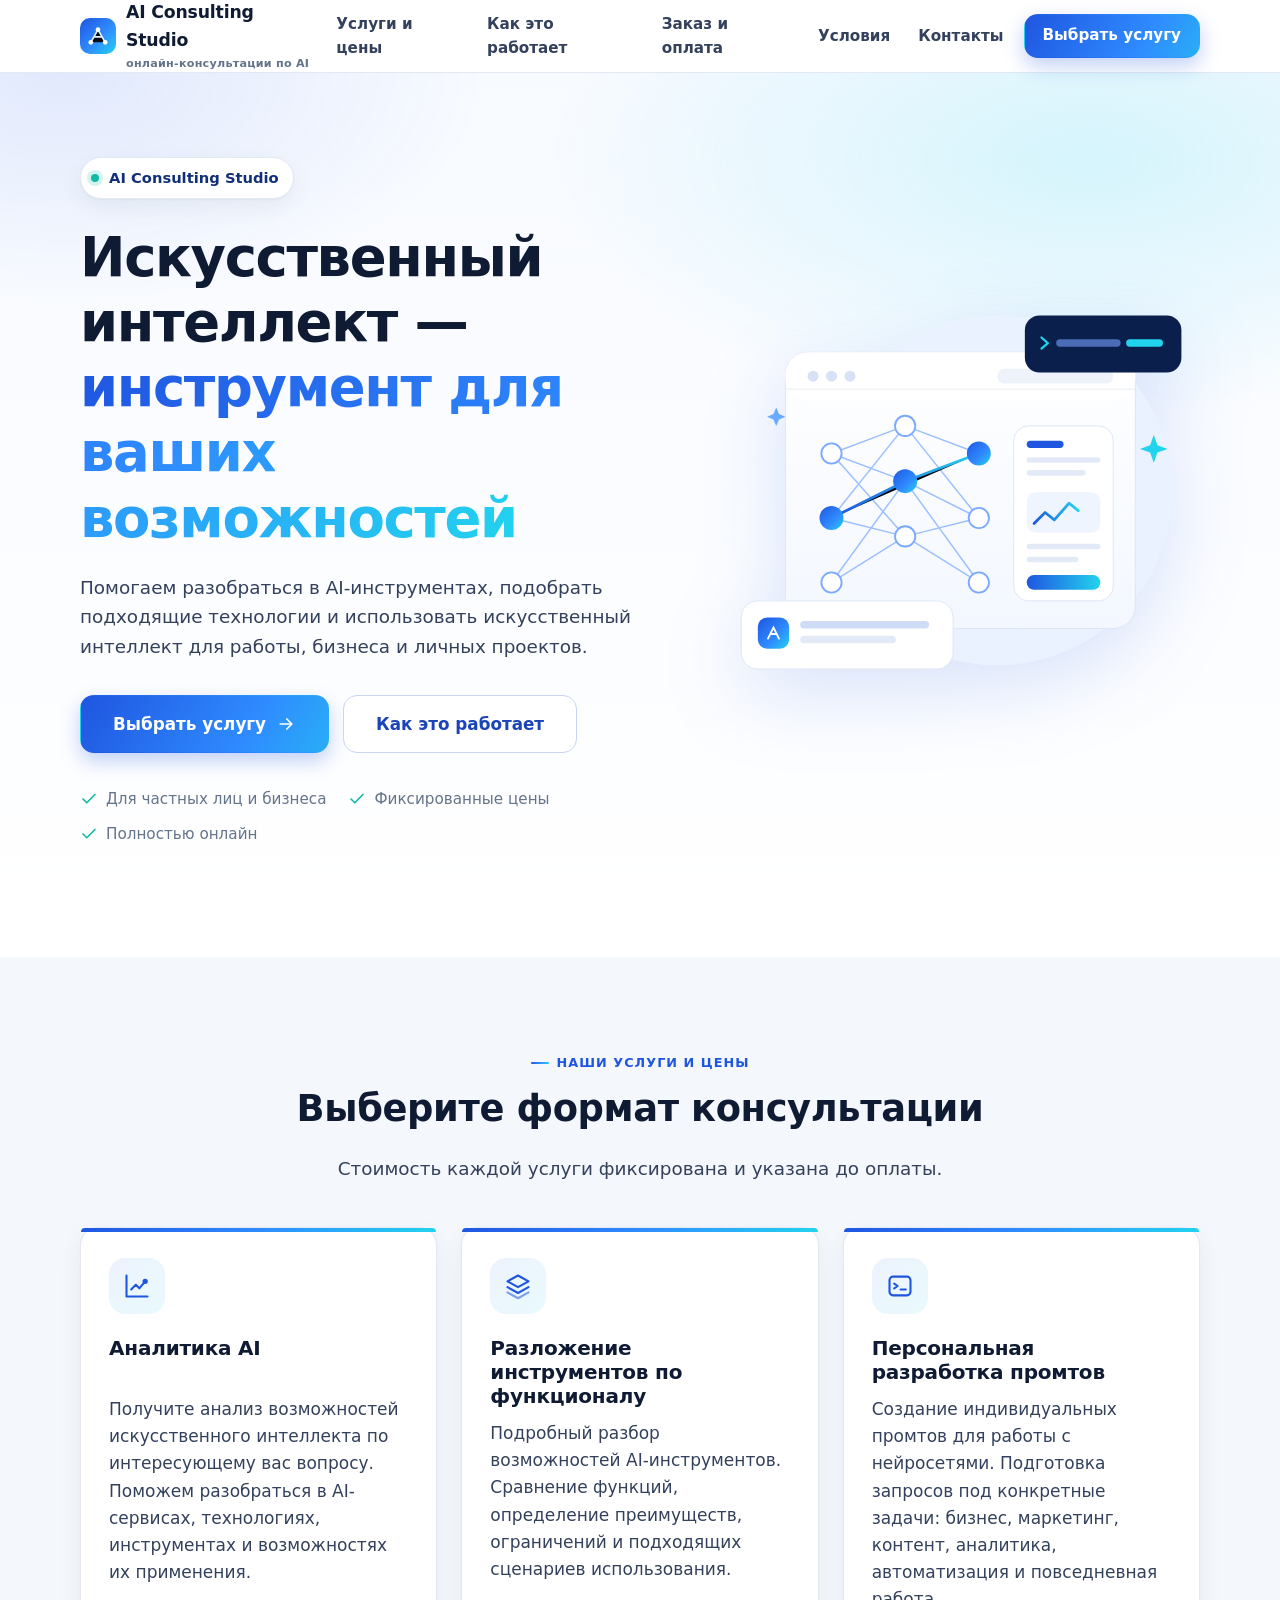
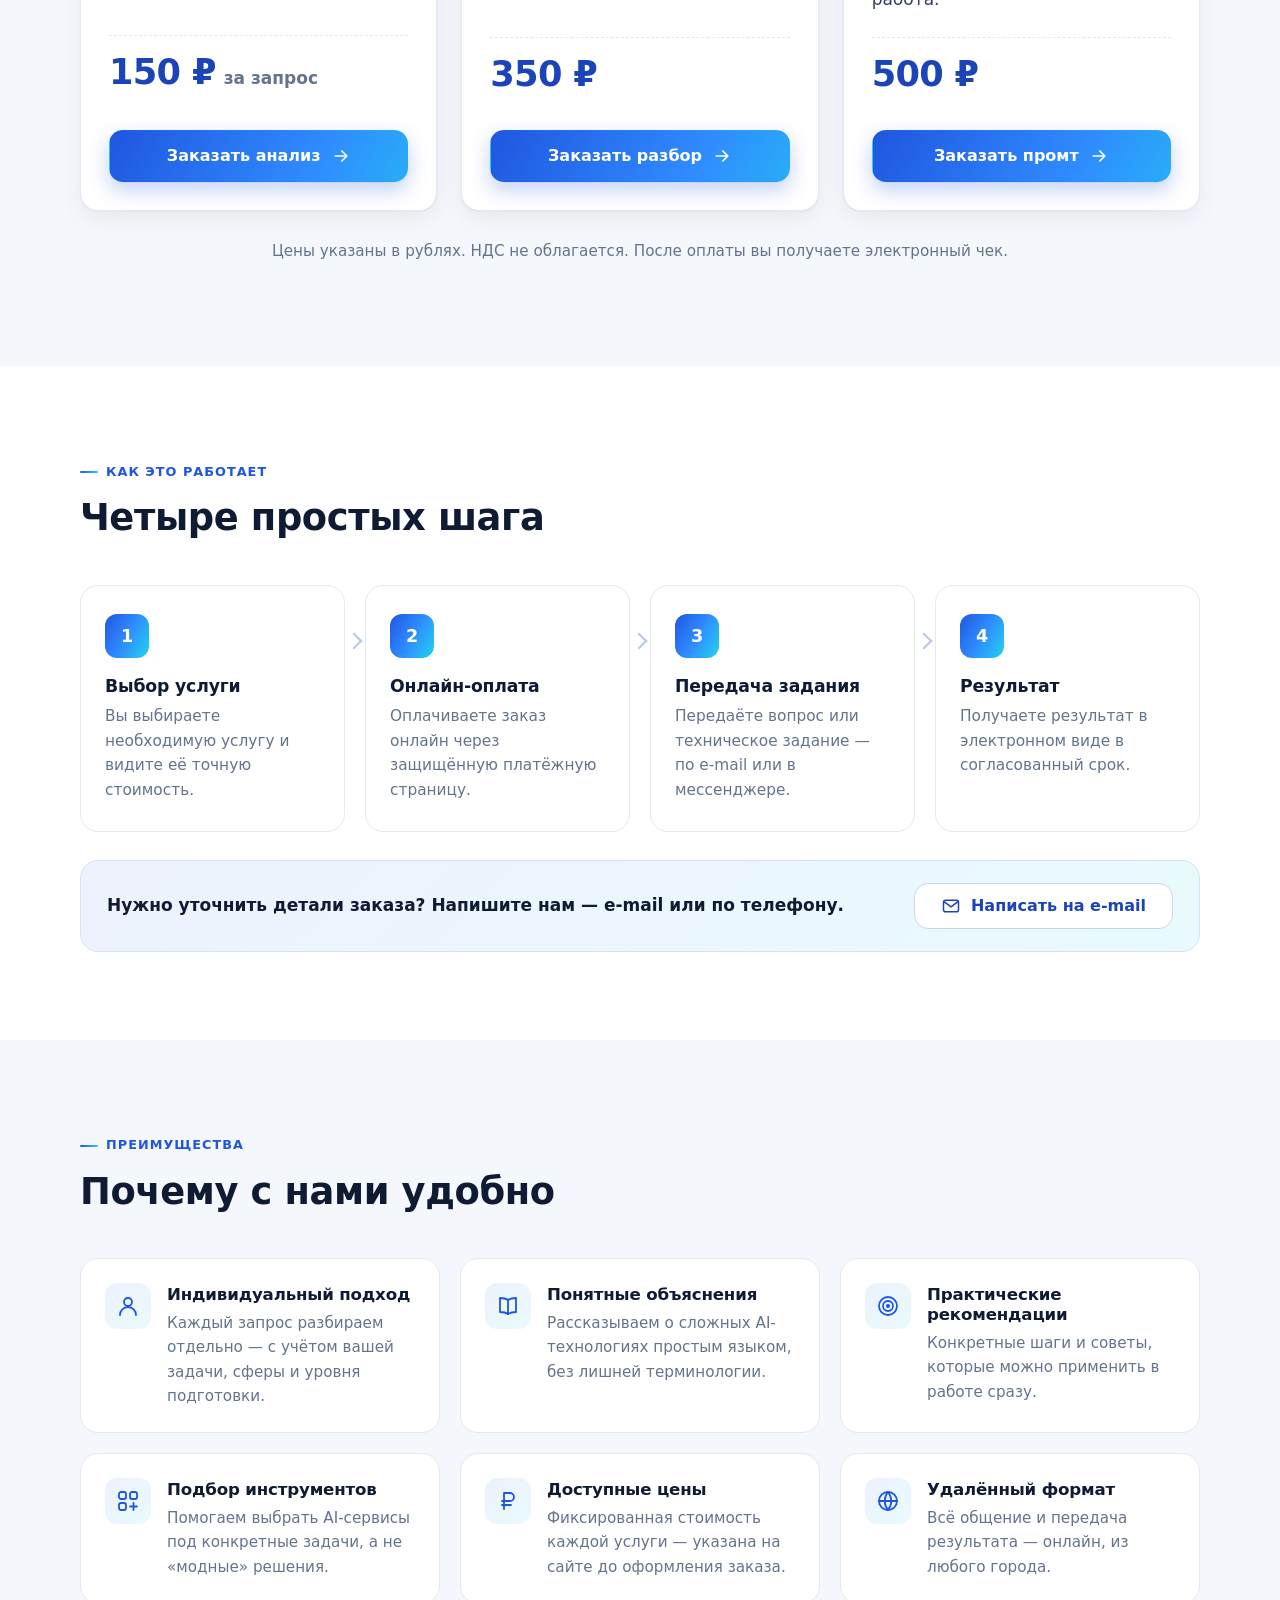
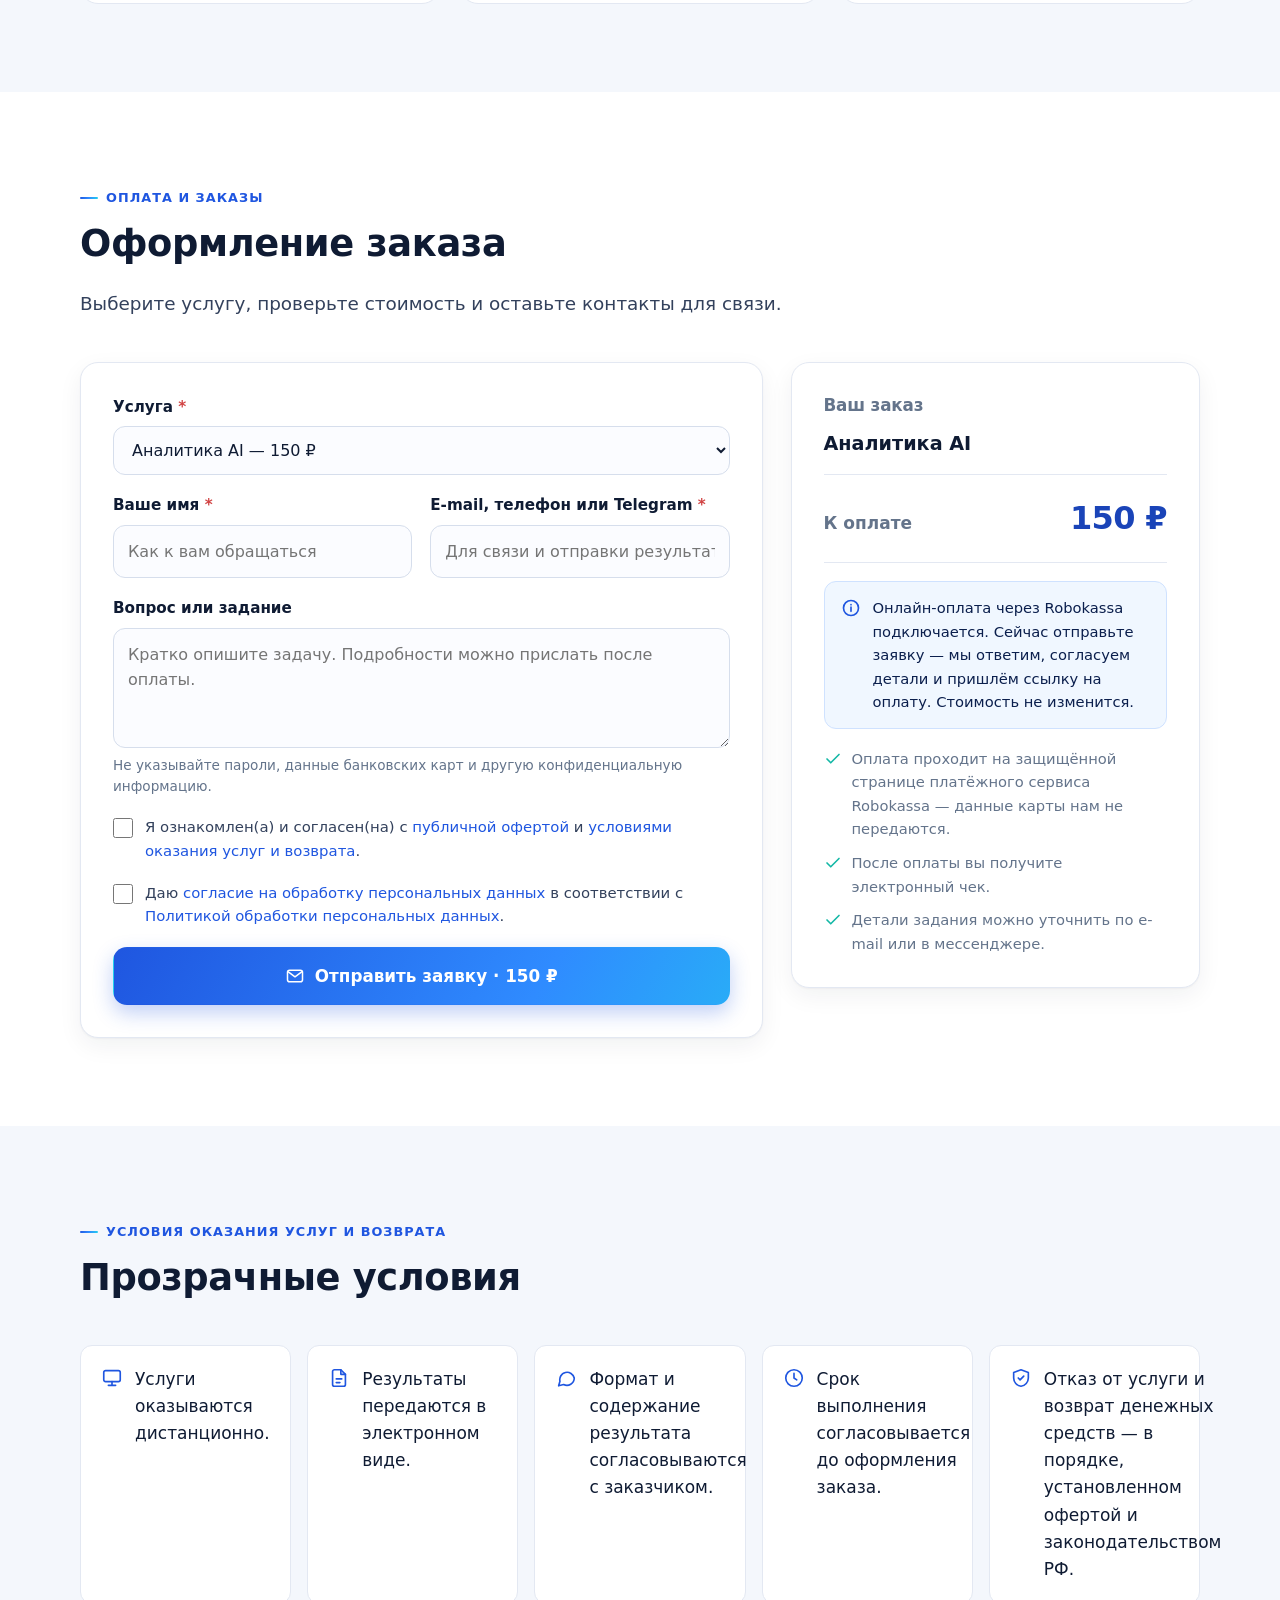
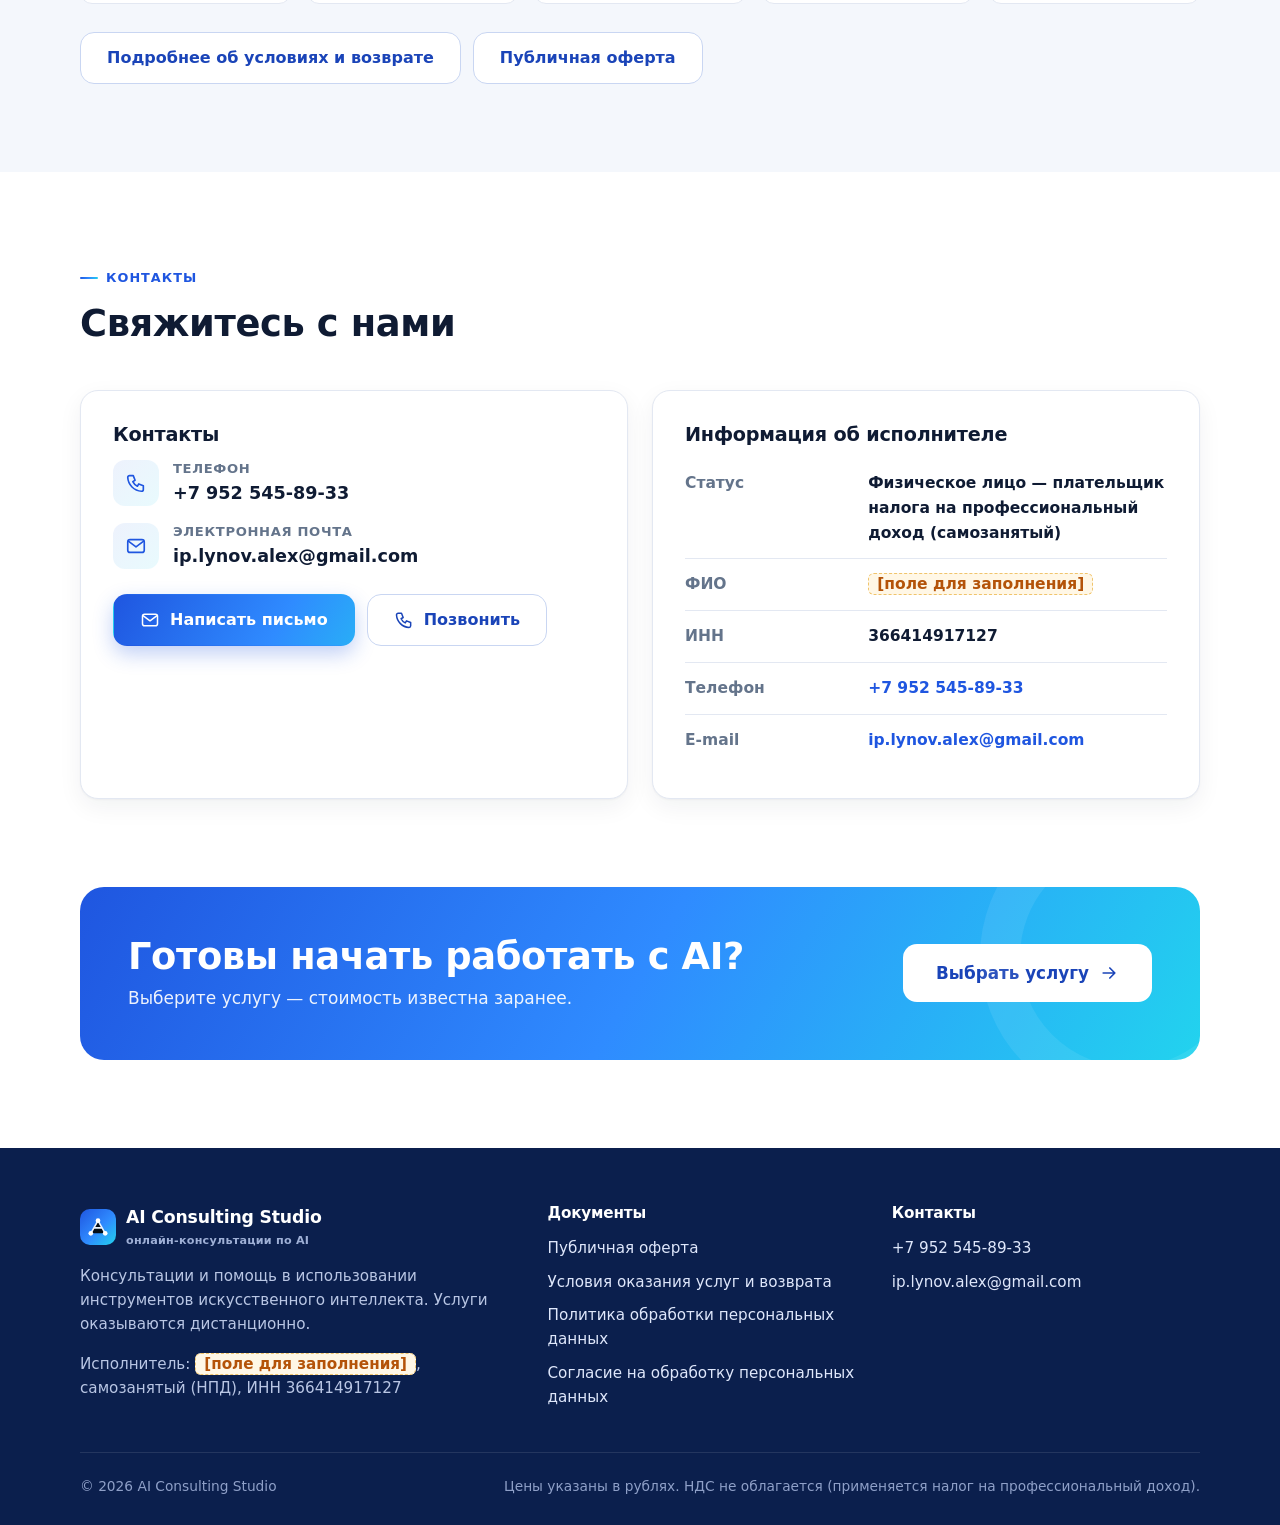
==== index.html @ 87e9b2c8 "Сайт AI Consulting Studio: главная, оферта, политика ПДн, условия, страницы оплаты Co-Authored-By: C" ====
<!doctype html>
<html lang="ru">
<head>
<meta charset="utf-8">
<meta name="viewport" content="width=device-width, initial-scale=1">
<title>AI Consulting Studio — онлайн-консультации по искусственному интеллекту</title>
<meta name="description" content="Онлайн-консультации и помощь в использовании инструментов искусственного интеллекта: аналитика AI, разбор инструментов, разработка промтов. Фиксированные цены.">
<meta name="theme-color" content="#1f56e0">
<meta property="og:title" content="AI Consulting Studio — онлайн-консультации по искусственному интеллекту">
<meta property="og:description" content="Онлайн-консультации и помощь в использовании инструментов искусственного интеллекта: аналитика AI, разбор инструментов, разработка промтов. Фиксированные цены.">
<meta property="og:type" content="website">
<link rel="icon" href="assets/img/favicon.svg" type="image/svg+xml">
<link rel="stylesheet" href="assets/css/style.css">
</head>
<body>
<a class="sr-only" href="#main">Перейти к содержимому</a>
<header class="header">
  <div class="container header__inner">
    <a class="logo" href="./" aria-label="AI Consulting Studio — на главную"><svg class="logo__mark" viewBox="0 0 40 40" aria-hidden="true"><defs><linearGradient id="lg-h" x1="0" y1="0" x2="1" y2="1"><stop offset="0" stop-color="#1f56e0"/><stop offset=".55" stop-color="#2f8bff"/><stop offset="1" stop-color="#22d3ee"/></linearGradient></defs><rect width="40" height="40" rx="11" fill="url(#lg-h)"/><g stroke="#fff" stroke-width="1.8" stroke-linecap="round" opacity=".9"><path d="M12 27 20 13l8 14M15.5 21h9"/></g><g fill="#fff"><circle cx="12" cy="27" r="2.6"/><circle cx="20" cy="13" r="2.6"/><circle cx="28" cy="27" r="2.6"/></g></svg><span>AI Consulting Studio<small>онлайн-консультации по AI</small></span></a>
    <nav class="nav" aria-label="Основное меню">
      <a href="#services">Услуги и цены</a>
      <a href="#how">Как это работает</a>
      <a href="#order">Заказ и оплата</a>
      <a href="#terms">Условия</a>
      <a href="#contacts">Контакты</a>
      <a class="btn btn--primary nav__mobile-cta" href="#services">Выбрать услугу</a>
    </nav>
    <a class="btn btn--primary header__cta" href="#services">Выбрать услугу</a>
    <button class="burger" type="button" aria-label="Открыть меню" aria-expanded="false"><svg viewBox="0 0 24 24" fill="none" stroke="currentColor" stroke-width="2" stroke-linecap="round"><path d="M4 7h16M4 12h16M4 17h16"/></svg></button>
  </div>
</header>
<main id="main">

<!-- ГЛАВНЫЙ ЭКРАН -->
<section class="hero">
  <div class="container hero__grid">
    <div>
      <div class="hero__brand"><i></i>AI Consulting Studio</div>
      <h1>Искусственный интеллект — <span class="grad-text">инструмент для ваших возможностей</span></h1>
      <p class="lead">Помогаем разобраться в AI-инструментах, подобрать подходящие технологии и использовать искусственный интеллект для работы, бизнеса и личных проектов.</p>
      <div class="hero__actions">
        <a class="btn btn--primary btn--lg" href="#services">Выбрать услугу <svg viewBox="0 0 24 24" fill="none" stroke="currentColor" stroke-width="2" stroke-linecap="round" stroke-linejoin="round" aria-hidden="true"><path d="M5 12h14M13 6l6 6-6 6"/></svg></a>
        <a class="btn btn--outline btn--lg" href="#how">Как это работает</a>
      </div>
      <ul class="hero__facts">
        <li><svg viewBox="0 0 24 24" fill="none" stroke="currentColor" stroke-width="2.2" stroke-linecap="round" stroke-linejoin="round" aria-hidden="true"><path d="M20 6 9 17l-5-5"/></svg>Для частных лиц и бизнеса</li>
        <li><svg viewBox="0 0 24 24" fill="none" stroke="currentColor" stroke-width="2.2" stroke-linecap="round" stroke-linejoin="round" aria-hidden="true"><path d="M20 6 9 17l-5-5"/></svg>Фиксированные цены</li>
        <li><svg viewBox="0 0 24 24" fill="none" stroke="currentColor" stroke-width="2.2" stroke-linecap="round" stroke-linejoin="round" aria-hidden="true"><path d="M20 6 9 17l-5-5"/></svg>Полностью онлайн</li>
      </ul>
    </div>
    <div class="hero__art"><svg viewBox="0 0 520 460" role="img" aria-label="Иллюстрация: AI-ассистент анализирует запрос">
  <defs>
    <linearGradient id="hg1" x1="0" y1="0" x2="1" y2="1"><stop offset="0" stop-color="#1f56e0"/><stop offset=".6" stop-color="#2f8bff"/><stop offset="1" stop-color="#22d3ee"/></linearGradient>
    <linearGradient id="hg2" x1="0" y1="0" x2="1" y2="0"><stop offset="0" stop-color="#1f56e0"/><stop offset="1" stop-color="#22d3ee"/></linearGradient>
    <linearGradient id="hg3" x1="0" y1="0" x2="0" y2="1"><stop offset="0" stop-color="#ffffff"/><stop offset="1" stop-color="#f3f7ff"/></linearGradient>
  </defs>
  <!-- фоновые круги -->
  <circle cx="300" cy="210" r="190" fill="#eaf2ff"/>
  <circle cx="300" cy="210" r="130" fill="none" stroke="#cfe0ff" stroke-dasharray="4 8"/>
  <!-- основное окно -->
  <rect x="70" y="60" width="380" height="300" rx="24" fill="url(#hg3)" stroke="#dbe5f7"/>
  <rect x="70" y="60" width="380" height="52" rx="24" fill="#fff"/>
  <path d="M70 100h380" stroke="#e6ecf7"/>
  <circle cx="100" cy="86" r="6" fill="#d7e2f6"/><circle cx="120" cy="86" r="6" fill="#d7e2f6"/><circle cx="140" cy="86" r="6" fill="#d7e2f6"/>
  <rect x="300" y="78" width="126" height="16" rx="8" fill="#eef3fb"/>
  <!-- нейросеть -->
  <g stroke="#9cc0ff" stroke-width="1.6">
    <path d="M120 170 200 140M120 170 200 200M120 170 200 260M120 240 200 140M120 240 200 200M120 240 200 260M120 310 200 200M120 310 200 260"/>
    <path d="M200 140 280 170M200 140 280 240M200 200 280 170M200 200 280 240M200 260 280 240M200 260 280 310M200 200 280 310"/>
  </g>
  <g stroke="url(#hg2)" stroke-width="3" stroke-linecap="round"><path d="M120 240 200 200 280 170"/></g>
  <g fill="#fff" stroke="#7aa9ff" stroke-width="2">
    <circle cx="120" cy="170" r="11"/><circle cx="120" cy="310" r="11"/>
    <circle cx="200" cy="140" r="11"/><circle cx="200" cy="260" r="11"/>
    <circle cx="280" cy="240" r="11"/><circle cx="280" cy="310" r="11"/>
  </g>
  <g fill="url(#hg1)"><circle cx="120" cy="240" r="13"/><circle cx="200" cy="200" r="13"/><circle cx="280" cy="170" r="13"/></g>
  <!-- карточка результата -->
  <rect x="318" y="140" width="108" height="190" rx="16" fill="#fff" stroke="#dbe5f7"/>
  <rect x="332" y="156" width="40" height="8" rx="4" fill="#1f56e0"/>
  <rect x="332" y="174" width="80" height="6" rx="3" fill="#e3eaf7"/>
  <rect x="332" y="188" width="64" height="6" rx="3" fill="#e3eaf7"/>
  <rect x="332" y="212" width="80" height="44" rx="10" fill="#eef5ff"/>
  <path d="M340 246l12-12 10 8 16-18 10 8" fill="none" stroke="url(#hg2)" stroke-width="3" stroke-linecap="round" stroke-linejoin="round"/>
  <rect x="332" y="268" width="80" height="6" rx="3" fill="#e3eaf7"/>
  <rect x="332" y="282" width="56" height="6" rx="3" fill="#e3eaf7"/>
  <rect x="332" y="302" width="80" height="16" rx="8" fill="url(#hg2)"/>
  <!-- пузырь чата -->
  <g>
    <rect x="22" y="330" width="230" height="74" rx="18" fill="#fff" stroke="#dbe5f7"/>
    <rect x="40" y="348" width="34" height="34" rx="10" fill="url(#hg1)"/>
    <path d="M51 371l6-12 6 12M53.5 366h7" stroke="#fff" stroke-width="2" fill="none" stroke-linecap="round"/>
    <rect x="86" y="352" width="140" height="8" rx="4" fill="#cfdcf5"/>
    <rect x="86" y="368" width="104" height="8" rx="4" fill="#e3eaf7"/>
  </g>
  <!-- пузырь «промт» -->
  <g>
    <rect x="330" y="20" width="170" height="62" rx="16" fill="#0b1f4d"/>
    <path d="M348 44l7 6-7 6" stroke="#22d3ee" stroke-width="2.4" fill="none" stroke-linecap="round" stroke-linejoin="round"/>
    <rect x="364" y="46" width="70" height="8" rx="4" fill="#4a6bb5"/>
    <rect x="440" y="46" width="40" height="8" rx="4" fill="#22d3ee"/>
  </g>
  <!-- искры -->
  <path d="M470 150l4 11 11 4-11 4-4 11-4-11-11-4 11-4z" fill="#22d3ee"/>
  <path d="M60 120l3 7 7 3-7 3-3 7-3-7-7-3 7-3z" fill="#2f8bff" opacity=".7"/>
</svg></div>
  </div>
</section>

<!-- УСЛУГИ -->
<section class="section section--soft" id="services">
  <div class="container">
    <div class="section__head section__head--center">
      <div class="eyebrow">Наши услуги и цены</div>
      <h2>Выберите формат консультации</h2>
      <p class="lead">Стоимость каждой услуги фиксирована и указана до оплаты.</p>
    </div>
    <div class="services" id="services-grid">
      <noscript><p>Для отображения карточек услуг включите JavaScript. Перечень услуг и цены также приведены в <a href="oferta.html#s4">публичной оферте</a>.</p></noscript>
    </div>
    <p class="services-note">Цены указаны в рублях. НДС не облагается. После оплаты вы получаете электронный чек.</p>
  </div>
</section>

<!-- КАК ЭТО РАБОТАЕТ -->
<section class="section" id="how">
  <div class="container">
    <div class="section__head">
      <div class="eyebrow">Как это работает</div>
      <h2>Четыре простых шага</h2>
    </div>
    <ol class="steps">
      <li class="step"><div class="step__num">1</div><h3>Выбор услуги</h3><p>Вы выбираете необходимую услугу и видите её точную стоимость.</p></li>
      <li class="step"><div class="step__num">2</div><h3>Онлайн-оплата</h3><p>Оплачиваете заказ онлайн через защищённую платёжную страницу.</p></li>
      <li class="step"><div class="step__num">3</div><h3>Передача задания</h3><p>Передаёте вопрос или техническое задание — по e-mail или в мессенджере.</p></li>
      <li class="step"><div class="step__num">4</div><h3>Результат</h3><p>Получаете результат в электронном виде в согласованный срок.</p></li>
    </ol>
    <div class="steps-contact">
      <p>Нужно уточнить детали заказа? Напишите нам — <span data-tg-text>e-mail или Telegram</span>.</p>
      <div class="steps-contact__btns">
        <a class="btn btn--outline" data-cfg="email-link" href="mailto:ip.lynov.alex@gmail.com"><svg viewBox="0 0 24 24" fill="none" stroke="currentColor" stroke-width="1.8" stroke-linecap="round" stroke-linejoin="round" aria-hidden="true"><rect x="3" y="5" width="18" height="14" rx="2.5"/><path d="m4 7 8 6 8-6"/></svg> Написать на e-mail</a>
        <a class="btn btn--tg hidden" data-tg href="#"><svg viewBox="0 0 24 24" fill="currentColor" aria-hidden="true"><path d="M21.9 4.3 18.7 19.4c-.2 1-.9 1.3-1.8.8l-4.9-3.6-2.4 2.3c-.3.3-.5.5-1 .5l.4-5 9.1-8.2c.4-.4-.1-.6-.6-.2L6.2 13 1.4 11.5c-1-.3-1-1 .2-1.5L20.6 2.7c.9-.3 1.6.2 1.3 1.6z"/></svg> Telegram</a>
      </div>
    </div>
  </div>
</section>

<!-- ПРЕИМУЩЕСТВА -->
<section class="section section--soft" id="benefits">
  <div class="container">
    <div class="section__head">
      <div class="eyebrow">Преимущества</div>
      <h2>Почему с нами удобно</h2>
    </div>
    <div class="features">
<div class="feature"><div class="feature__icon" aria-hidden="true"><svg viewBox="0 0 24 24" fill="none" stroke="currentColor" stroke-width="1.8" stroke-linecap="round" stroke-linejoin="round"><circle cx="12" cy="8" r="4"/><path d="M4 21a8 8 0 0 1 16 0"/></svg></div><div><h3>Индивидуальный подход</h3><p>Каждый запрос разбираем отдельно — с учётом вашей задачи, сферы и уровня подготовки.</p></div></div>
<div class="feature"><div class="feature__icon" aria-hidden="true"><svg viewBox="0 0 24 24" fill="none" stroke="currentColor" stroke-width="1.8" stroke-linecap="round" stroke-linejoin="round"><path d="M12 6c-2-1.5-5-2-8-2v14c3 0 6 .5 8 2 2-1.5 5-2 8-2V4c-3 0-6 .5-8 2z"/><path d="M12 6v14"/></svg></div><div><h3>Понятные объяснения</h3><p>Рассказываем о сложных AI-технологиях простым языком, без лишней терминологии.</p></div></div>
<div class="feature"><div class="feature__icon" aria-hidden="true"><svg viewBox="0 0 24 24" fill="none" stroke="currentColor" stroke-width="1.8" stroke-linecap="round" stroke-linejoin="round"><circle cx="12" cy="12" r="9"/><circle cx="12" cy="12" r="5"/><circle cx="12" cy="12" r="1.2" fill="currentColor"/></svg></div><div><h3>Практические рекомендации</h3><p>Конкретные шаги и советы, которые можно применить в работе сразу.</p></div></div>
<div class="feature"><div class="feature__icon" aria-hidden="true"><svg viewBox="0 0 24 24" fill="none" stroke="currentColor" stroke-width="1.8" stroke-linecap="round" stroke-linejoin="round"><rect x="3" y="3" width="7" height="7" rx="2"/><rect x="14" y="3" width="7" height="7" rx="2"/><rect x="3" y="14" width="7" height="7" rx="2"/><path d="M17.5 14v7M14 17.5h7"/></svg></div><div><h3>Подбор инструментов</h3><p>Помогаем выбрать AI-сервисы под конкретные задачи, а не «модные» решения.</p></div></div>
<div class="feature"><div class="feature__icon" aria-hidden="true"><svg viewBox="0 0 24 24" fill="none" stroke="currentColor" stroke-width="1.8" stroke-linecap="round" stroke-linejoin="round"><path d="M8 20V4h6a4 4 0 0 1 0 8H6M6 16h9"/></svg></div><div><h3>Доступные цены</h3><p>Фиксированная стоимость каждой услуги — указана на сайте до оформления заказа.</p></div></div>
<div class="feature"><div class="feature__icon" aria-hidden="true"><svg viewBox="0 0 24 24" fill="none" stroke="currentColor" stroke-width="1.8" stroke-linecap="round" stroke-linejoin="round"><circle cx="12" cy="12" r="9"/><path d="M3 12h18M12 3a14 14 0 0 1 0 18M12 3a14 14 0 0 0 0 18"/></svg></div><div><h3>Удалённый формат</h3><p>Всё общение и передача результата — онлайн, из любого города.</p></div></div>
    </div>
  </div>
</section>

<!-- ЗАКАЗ И ОПЛАТА -->
<section class="section" id="order">
  <div class="container">
    <div class="section__head">
      <div class="eyebrow">Оплата и заказы</div>
      <h2>Оформление заказа</h2>
      <p class="lead">Выберите услугу, проверьте стоимость и оставьте контакты для связи.</p>
    </div>
    <div class="order">
      <form class="card form" id="order-form" novalidate>
        <div class="field">
          <label for="order-service">Услуга <span class="req">*</span></label>
          <select id="order-service" name="service"></select>
        </div>
        <div class="form__row">
          <div class="field">
            <label for="order-name">Ваше имя <span class="req">*</span></label>
            <input id="order-name" name="name" type="text" autocomplete="name" maxlength="100" placeholder="Как к вам обращаться">
          </div>
          <div class="field">
            <label for="order-contact">E-mail, телефон или Telegram <span class="req">*</span></label>
            <input id="order-contact" name="contact" type="text" autocomplete="email" maxlength="150" placeholder="Для связи и отправки результата">
          </div>
        </div>
        <div class="field">
          <label for="order-task">Вопрос или задание</label>
          <textarea id="order-task" name="task" maxlength="4000" placeholder="Кратко опишите задачу. Подробности можно прислать после оплаты."></textarea>
          <span class="hint">Не указывайте пароли, данные банковских карт и другую конфиденциальную информацию.</span>
        </div>
        <label class="check"><input type="checkbox" id="agree-offer"> <span>Я ознакомлен(а) и согласен(на) с <a href="oferta.html" target="_blank">публичной офертой</a> и <a href="usloviya.html" target="_blank">условиями оказания услуг и возврата</a>.</span></label>
        <label class="check"><input type="checkbox" id="agree-pd"> <span>Даю <a href="soglasie.html" target="_blank">согласие на обработку персональных данных</a> в соответствии с <a href="privacy.html" target="_blank">Политикой обработки персональных данных</a>.</span></label>
        <div class="form__error" id="form-error" role="alert"></div>
        <div class="form__actions">
          <button class="btn btn--primary btn--lg btn--block hidden" type="button" id="pay-btn"><svg viewBox="0 0 24 24" fill="none" stroke="currentColor" stroke-width="1.8" stroke-linecap="round" stroke-linejoin="round" aria-hidden="true"><rect x="2.5" y="5" width="19" height="14" rx="2.5"/><path d="M2.5 10h19M6.5 15h4"/></svg><span id="pay-label">Оплатить</span></button>
          <button class="btn btn--primary btn--lg btn--block" type="submit" id="send-btn"><svg viewBox="0 0 24 24" fill="none" stroke="currentColor" stroke-width="1.8" stroke-linecap="round" stroke-linejoin="round" aria-hidden="true"><rect x="3" y="5" width="18" height="14" rx="2.5"/><path d="m4 7 8 6 8-6"/></svg><span id="send-label">Отправить заявку</span></button>
          <a class="btn btn--tg btn--block hidden" data-tg href="#"><svg viewBox="0 0 24 24" fill="currentColor" aria-hidden="true"><path d="M21.9 4.3 18.7 19.4c-.2 1-.9 1.3-1.8.8l-4.9-3.6-2.4 2.3c-.3.3-.5.5-1 .5l.4-5 9.1-8.2c.4-.4-.1-.6-.6-.2L6.2 13 1.4 11.5c-1-.3-1-1 .2-1.5L20.6 2.7c.9-.3 1.6.2 1.3 1.6z"/></svg> Уточнить детали в Telegram</a>
        </div>
        <div class="notice hidden" id="form-done">
          <svg viewBox="0 0 24 24" fill="none" stroke="currentColor" stroke-width="2" stroke-linecap="round" stroke-linejoin="round" aria-hidden="true"><circle cx="12" cy="12" r="9"/><path d="M12 11v5M12 8h.01"/></svg>
          <div>
            <p><b>Открывается ваша почтовая программа с готовым письмом.</b> Если она не открылась, скопируйте текст ниже и отправьте его на <a data-cfg="email" href="mailto:ip.lynov.alex@gmail.com">ip.lynov.alex@gmail.com</a>.</p>
            <div class="field" style="margin-top:10px"><label class="sr-only" for="form-done-text">Текст заявки</label><textarea id="form-done-text" readonly></textarea></div>
            <button class="btn btn--outline" type="button" id="copy-btn" style="margin-top:10px;min-height:42px">Скопировать текст</button>
          </div>
        </div>
      </form>

      <aside class="card summary" aria-live="polite">
        <h3>Ваш заказ</h3>
        <div class="summary__service" id="summary-service">—</div>
        <div class="summary__price"><span>К оплате</span><b id="summary-price">—</b></div>
        <div class="notice" id="pay-notice">
          <svg viewBox="0 0 24 24" fill="none" stroke="currentColor" stroke-width="2" stroke-linecap="round" stroke-linejoin="round" aria-hidden="true"><circle cx="12" cy="12" r="9"/><path d="M12 11v5M12 8h.01"/></svg>
          <p>Онлайн-оплата через Robokassa подключается. Сейчас отправьте заявку — мы ответим, согласуем детали и пришлём ссылку на оплату. Стоимость не изменится.</p>
        </div>
        <ul style="margin-top:18px">
          <li><svg viewBox="0 0 24 24" fill="none" stroke="currentColor" stroke-width="2.2" stroke-linecap="round" stroke-linejoin="round" aria-hidden="true"><path d="M20 6 9 17l-5-5"/></svg><span>Оплата проходит на защищённой странице платёжного сервиса Robokassa — данные карты нам не передаются.</span></li>
          <li><svg viewBox="0 0 24 24" fill="none" stroke="currentColor" stroke-width="2.2" stroke-linecap="round" stroke-linejoin="round" aria-hidden="true"><path d="M20 6 9 17l-5-5"/></svg><span>После оплаты вы получите электронный чек.</span></li>
          <li><svg viewBox="0 0 24 24" fill="none" stroke="currentColor" stroke-width="2.2" stroke-linecap="round" stroke-linejoin="round" aria-hidden="true"><path d="M20 6 9 17l-5-5"/></svg><span>Детали задания можно уточнить по e-mail или в мессенджере.</span></li>
        </ul>
      </aside>
    </div>
  </div>
</section>

<!-- УСЛОВИЯ -->
<section class="section section--soft" id="terms">
  <div class="container">
    <div class="section__head">
      <div class="eyebrow">Условия оказания услуг и возврата</div>
      <h2>Прозрачные условия</h2>
    </div>
    <ul class="terms">
<li><svg viewBox="0 0 24 24" fill="none" stroke="currentColor" stroke-width="1.8" stroke-linecap="round" stroke-linejoin="round"><rect x="3" y="4" width="18" height="12" rx="2"/><path d="M8 20h8M12 16v4"/></svg><span>Услуги оказываются дистанционно.</span></li>
<li><svg viewBox="0 0 24 24" fill="none" stroke="currentColor" stroke-width="1.8" stroke-linecap="round" stroke-linejoin="round"><path d="M14 3H7a2 2 0 0 0-2 2v14a2 2 0 0 0 2 2h10a2 2 0 0 0 2-2V8z"/><path d="M14 3v5h5M9 13h6M9 17h4"/></svg><span>Результаты передаются в электронном виде.</span></li>
<li><svg viewBox="0 0 24 24" fill="none" stroke="currentColor" stroke-width="1.8" stroke-linecap="round" stroke-linejoin="round"><path d="M21 12a8 8 0 0 1-11.6 7.1L4 20.5l1.4-4.9A8 8 0 1 1 21 12z"/></svg><span>Формат и содержание результата согласовываются с заказчиком.</span></li>
<li><svg viewBox="0 0 24 24" fill="none" stroke="currentColor" stroke-width="1.8" stroke-linecap="round" stroke-linejoin="round"><circle cx="12" cy="12" r="9"/><path d="M12 7v5l3 2"/></svg><span>Срок выполнения согласовывается до оформления заказа.</span></li>
<li><svg viewBox="0 0 24 24" fill="none" stroke="currentColor" stroke-width="1.8" stroke-linecap="round" stroke-linejoin="round"><path d="M12 3 4 6v6c0 4.5 3.4 8.3 8 9 4.6-.7 8-4.5 8-9V6z"/><path d="m9 12 2 2 4-4"/></svg><span>Отказ от услуги и возврат денежных средств — в порядке, установленном офертой и законодательством РФ.</span></li>
    </ul>
    <div class="contact-btns">
      <a class="btn btn--outline" href="usloviya.html">Подробнее об условиях и возврате</a>
      <a class="btn btn--outline" href="oferta.html">Публичная оферта</a>
    </div>
  </div>
</section>

<!-- КОНТАКТЫ И ИСПОЛНИТЕЛЬ -->
<section class="section" id="contacts">
  <div class="container">
    <div class="section__head">
      <div class="eyebrow">Контакты</div>
      <h2>Свяжитесь с нами</h2>
    </div>
    <div class="contacts">
      <div class="card">
        <h3>Контакты</h3>
        <ul class="contact-list">
          <li><span class="ic"><svg viewBox="0 0 24 24" fill="none" stroke="currentColor" stroke-width="1.8" stroke-linecap="round" stroke-linejoin="round" aria-hidden="true"><path d="M5 4h4l2 5-2.5 1.5a11 11 0 0 0 5 5L15 13l5 2v4a2 2 0 0 1-2 2A16 16 0 0 1 3 6a2 2 0 0 1 2-2"/></svg></span><div><small>Телефон</small><a data-cfg="phone" href="tel:+79525458933">+7 952 545-89-33</a></div></li>
          <li><span class="ic"><svg viewBox="0 0 24 24" fill="none" stroke="currentColor" stroke-width="1.8" stroke-linecap="round" stroke-linejoin="round" aria-hidden="true"><rect x="3" y="5" width="18" height="14" rx="2.5"/><path d="m4 7 8 6 8-6"/></svg></span><div><small>Электронная почта</small><a data-cfg="email" href="mailto:ip.lynov.alex@gmail.com">ip.lynov.alex@gmail.com</a></div></li>
        </ul>
        <div class="contact-btns">
          <a class="btn btn--primary" data-cfg="email-link" href="mailto:ip.lynov.alex@gmail.com"><svg viewBox="0 0 24 24" fill="none" stroke="currentColor" stroke-width="1.8" stroke-linecap="round" stroke-linejoin="round" aria-hidden="true"><rect x="3" y="5" width="18" height="14" rx="2.5"/><path d="m4 7 8 6 8-6"/></svg> Написать письмо</a>
          <a class="btn btn--outline" data-cfg="phone-link" href="tel:+79525458933"><svg viewBox="0 0 24 24" fill="none" stroke="currentColor" stroke-width="1.8" stroke-linecap="round" stroke-linejoin="round" aria-hidden="true"><path d="M5 4h4l2 5-2.5 1.5a11 11 0 0 0 5 5L15 13l5 2v4a2 2 0 0 1-2 2A16 16 0 0 1 3 6a2 2 0 0 1 2-2"/></svg> Позвонить</a>
          <a class="btn btn--tg hidden" data-tg href="#"><svg viewBox="0 0 24 24" fill="currentColor" aria-hidden="true"><path d="M21.9 4.3 18.7 19.4c-.2 1-.9 1.3-1.8.8l-4.9-3.6-2.4 2.3c-.3.3-.5.5-1 .5l.4-5 9.1-8.2c.4-.4-.1-.6-.6-.2L6.2 13 1.4 11.5c-1-.3-1-1 .2-1.5L20.6 2.7c.9-.3 1.6.2 1.3 1.6z"/></svg> Написать в Telegram</a>
        </div>
      </div>
      <div class="card" id="requisites">
        <h3>Информация об исполнителе</h3>
        <table class="reqs">
          <tr><th>Статус</th><td data-cfg="status">Физическое лицо — плательщик налога на профессиональный доход (самозанятый)</td></tr>
          <tr><th>ФИО</th><td><span data-cfg="fullname" class="placeholder">[поле для заполнения]</span></td></tr>
          <tr><th>ИНН</th><td data-cfg="inn">366414917127</td></tr>
          <tr><th>Телефон</th><td><a data-cfg="phone" href="tel:+79525458933">+7 952 545-89-33</a></td></tr>
          <tr><th>E-mail</th><td><a data-cfg="email" href="mailto:ip.lynov.alex@gmail.com">ip.lynov.alex@gmail.com</a></td></tr>
        </table>
      </div>
    </div>
  </div>
</section>

<!-- CTA -->
<section class="section" style="padding-top:0">
  <div class="container">
    <div class="cta">
      <div>
        <h2>Готовы начать работать с AI?</h2>
        <p>Выберите услугу — стоимость известна заранее.</p>
      </div>
      <a class="btn btn--light btn--lg" href="#services">Выбрать услугу <svg viewBox="0 0 24 24" fill="none" stroke="currentColor" stroke-width="2" stroke-linecap="round" stroke-linejoin="round" aria-hidden="true"><path d="M5 12h14M13 6l6 6-6 6"/></svg></a>
    </div>
  </div>
</section>

</main>
<footer class="footer">
  <div class="container">
    <div class="footer__grid">
      <div>
        <a class="logo" href="./"><svg class="logo__mark" viewBox="0 0 40 40" aria-hidden="true"><defs><linearGradient id="lg-f" x1="0" y1="0" x2="1" y2="1"><stop offset="0" stop-color="#1f56e0"/><stop offset=".55" stop-color="#2f8bff"/><stop offset="1" stop-color="#22d3ee"/></linearGradient></defs><rect width="40" height="40" rx="11" fill="url(#lg-f)"/><g stroke="#fff" stroke-width="1.8" stroke-linecap="round" opacity=".9"><path d="M12 27 20 13l8 14M15.5 21h9"/></g><g fill="#fff"><circle cx="12" cy="27" r="2.6"/><circle cx="20" cy="13" r="2.6"/><circle cx="28" cy="27" r="2.6"/></g></svg><span>AI Consulting Studio<small>онлайн-консультации по AI</small></span></a>
        <p>Консультации и помощь в использовании инструментов искусственного интеллекта. Услуги оказываются дистанционно.</p>
        <p>Исполнитель: <span data-cfg="fullname" class="placeholder">[поле для заполнения]</span>, самозанятый (НПД), ИНН <span data-cfg="inn">366414917127</span></p>
      </div>
      <div>
        <h4>Документы</h4>
        <ul>
          <li><a href="oferta.html">Публичная оферта</a></li>
          <li><a href="usloviya.html">Условия оказания услуг и возврата</a></li>
          <li><a href="privacy.html">Политика обработки персональных данных</a></li>
          <li><a href="soglasie.html">Согласие на обработку персональных данных</a></li>
        </ul>
      </div>
      <div>
        <h4>Контакты</h4>
        <ul>
          <li><a data-cfg="phone" href="tel:+79525458933">+7 952 545-89-33</a></li>
          <li><a data-cfg="email" href="mailto:ip.lynov.alex@gmail.com">ip.lynov.alex@gmail.com</a></li>
          <li class="hidden" data-tg><a data-tg-link href="#">Telegram</a></li>
        </ul>
      </div>
    </div>
    <div class="footer__bottom">
      <span>© <span data-cfg="year">2026</span> AI Consulting Studio</span>
      <span>Цены указаны в рублях. НДС не облагается (применяется налог на профессиональный доход).</span>
    </div>
  </div>
</footer>
<script src="assets/js/config.js"></script>
<script src="assets/js/main.js"></script>
</body>
</html>
---- assets/css/style.css ----
/* AI Consulting Studio — основной стиль */
:root {
  --blue-900: #0b1f4d;
  --blue-800: #12307a;
  --blue-700: #1a44b8;
  --blue-600: #1f56e0;
  --blue-500: #2f6bff;
  --sky-400: #38bdf8;
  --cyan-400: #22d3ee;
  --teal-500: #14b8a6;
  --ink: #0f1b33;
  --text: #33415c;
  --muted: #64748b;
  --line: #e3e8f2;
  --bg: #ffffff;
  --bg-soft: #f4f7fc;
  --bg-softer: #eef3fb;
  --grad: linear-gradient(120deg, #1f56e0 0%, #2f8bff 50%, #22d3ee 100%);
  --grad-soft: linear-gradient(135deg, rgba(31, 86, 224, .08), rgba(34, 211, 238, .10));
  --radius: 18px;
  --radius-sm: 12px;
  --shadow: 0 1px 2px rgba(15, 27, 51, .04), 0 8px 24px rgba(15, 27, 51, .06);
  --shadow-lg: 0 2px 4px rgba(15, 27, 51, .04), 0 18px 40px rgba(31, 86, 224, .14);
  --container: 1160px;
  --font: "Inter", "Segoe UI", system-ui, -apple-system, Roboto, "Helvetica Neue", Arial, sans-serif;
}

*, *::before, *::after { box-sizing: border-box; }
html { scroll-behavior: smooth; -webkit-text-size-adjust: 100%; }
body {
  margin: 0;
  font-family: var(--font);
  font-size: 17px;
  line-height: 1.6;
  color: var(--text);
  background: var(--bg);
  -webkit-font-smoothing: antialiased;
}
img, svg { max-width: 100%; display: block; }
a { color: var(--blue-600); text-decoration: none; }
a:hover { text-decoration: underline; }
h1, h2, h3, h4 { color: var(--ink); line-height: 1.2; margin: 0 0 .6em; letter-spacing: -.01em; }
h1 { font-size: clamp(2rem, 4.6vw, 3.4rem); font-weight: 800; letter-spacing: -.025em; }
h2 { font-size: clamp(1.6rem, 3vw, 2.3rem); font-weight: 800; }
h3 { font-size: 1.2rem; font-weight: 700; }
p { margin: 0 0 1em; }
:focus-visible { outline: 3px solid var(--sky-400); outline-offset: 2px; border-radius: 6px; }

.container { width: 100%; max-width: var(--container); margin: 0 auto; padding: 0 20px; }
.section { padding: 88px 0; }
.section--soft { background: var(--bg-soft); }
.section__head { max-width: 720px; margin-bottom: 44px; }
.section__head--center { text-align: center; margin-left: auto; margin-right: auto; }
.eyebrow {
  display: inline-flex; align-items: center; gap: 8px;
  font-size: .8rem; font-weight: 700; letter-spacing: .08em; text-transform: uppercase;
  color: var(--blue-600); margin-bottom: 14px;
}
.eyebrow::before { content: ""; width: 18px; height: 2px; background: var(--grad); border-radius: 2px; }
.lead { font-size: 1.15rem; color: var(--text); }
.muted { color: var(--muted); }
.grad-text { background: var(--grad); -webkit-background-clip: text; background-clip: text; color: transparent; }

/* ---------- Кнопки ---------- */
.btn {
  display: inline-flex; align-items: center; justify-content: center; gap: 10px;
  min-height: 52px; padding: 0 26px;
  font: 700 1rem/1 var(--font);
  border-radius: 14px; border: 1.5px solid transparent;
  cursor: pointer; text-decoration: none !important;
  transition: transform .15s ease, box-shadow .15s ease, background-color .15s ease;
  white-space: nowrap;
}
.btn svg { width: 20px; height: 20px; flex: none; }
.btn--primary { background: var(--grad); color: #fff; box-shadow: 0 8px 20px rgba(31, 86, 224, .28); background-size: 140% 100%; }
.btn--primary:hover { transform: translateY(-1px); box-shadow: 0 12px 26px rgba(31, 86, 224, .34); }
.btn--outline { background: #fff; color: var(--blue-700); border-color: #c9d6f2; }
.btn--outline:hover { border-color: var(--blue-500); background: #f6f9ff; }
.btn--light { background: #fff; color: var(--blue-700); }
.btn--light:hover { background: #eef4ff; }
.btn--tg { background: #229ed9; color: #fff; }
.btn--tg:hover { background: #1b8dc3; }
.btn--lg { min-height: 58px; padding: 0 32px; font-size: 1.05rem; }
.btn--block { width: 100%; }
.btn[disabled] { opacity: .55; cursor: not-allowed; transform: none; box-shadow: none; }

/* ---------- Шапка ---------- */
.header {
  position: sticky; top: 0; z-index: 50;
  background: rgba(255, 255, 255, .92);
  backdrop-filter: saturate(160%) blur(10px);
  -webkit-backdrop-filter: saturate(160%) blur(10px);
  border-bottom: 1px solid var(--line);
}
.header__inner { display: flex; align-items: center; justify-content: space-between; gap: 20px; height: 72px; }
.logo { display: inline-flex; align-items: center; gap: 10px; color: var(--ink); font-weight: 800; font-size: 1.08rem; letter-spacing: -.01em; }
.logo:hover { text-decoration: none; }
.logo__mark { width: 36px; height: 36px; flex: none; }
.logo small { display: block; font-size: .7rem; font-weight: 600; color: var(--muted); letter-spacing: .02em; }
.nav { display: flex; align-items: center; gap: 28px; }
.nav a { color: var(--text); font-weight: 600; font-size: .95rem; }
.nav a:hover { color: var(--blue-600); text-decoration: none; }
.header__cta { min-height: 44px; padding: 0 18px; font-size: .95rem; }
.burger { display: none; width: 44px; height: 44px; border: 1px solid var(--line); border-radius: 12px; background: #fff; cursor: pointer; align-items: center; justify-content: center; }
.burger svg { width: 22px; height: 22px; color: var(--ink); }

@media (max-width: 960px) {
  .burger { display: inline-flex; }
  .header__cta { display: none; }
  .nav {
    position: fixed; inset: 72px 0 auto 0;
    flex-direction: column; align-items: stretch; gap: 0;
    background: #fff; border-bottom: 1px solid var(--line);
    box-shadow: 0 16px 30px rgba(15, 27, 51, .08);
    padding: 8px 20px 20px;
    display: none;
  }
  .nav.is-open { display: flex; }
  .nav a { padding: 14px 0; border-bottom: 1px solid var(--line); font-size: 1.05rem; }
  .nav .btn { margin-top: 16px; border-bottom: 0; color: #fff; }
}
@media (min-width: 961px) { .nav .nav__mobile-cta { display: none; } }

/* ---------- Главный экран ---------- */
.hero {
  position: relative; overflow: hidden;
  padding: 84px 0 96px;
  background:
    radial-gradient(900px 420px at 85% 10%, rgba(34, 211, 238, .16), transparent 60%),
    radial-gradient(700px 400px at 5% 0%, rgba(31, 86, 224, .10), transparent 60%),
    linear-gradient(180deg, #f7faff 0%, #ffffff 100%);
}
.hero__grid { display: grid; grid-template-columns: 1.1fr .9fr; gap: 56px; align-items: center; }
.hero__brand {
  display: inline-flex; align-items: center; gap: 10px;
  padding: 8px 14px 8px 10px; border-radius: 999px;
  background: #fff; border: 1px solid var(--line); box-shadow: var(--shadow);
  font-weight: 700; color: var(--blue-800); font-size: .92rem; margin-bottom: 26px;
}
.hero__brand i { width: 8px; height: 8px; border-radius: 50%; background: var(--teal-500); box-shadow: 0 0 0 4px rgba(20, 184, 166, .18); }
.hero h1 { margin-bottom: 22px; }
.hero .lead { max-width: 600px; margin-bottom: 34px; }
.hero__actions { display: flex; flex-wrap: wrap; gap: 14px; }
.hero__facts { display: flex; flex-wrap: wrap; gap: 10px 22px; margin-top: 34px; padding: 0; list-style: none; color: var(--muted); font-size: .95rem; font-weight: 500; }
.hero__facts li { display: inline-flex; align-items: center; gap: 8px; }
.hero__facts svg { width: 18px; height: 18px; color: var(--teal-500); }
.hero__art { position: relative; }
.hero__art svg { width: 100%; height: auto; filter: drop-shadow(0 24px 40px rgba(31, 86, 224, .16)); }

@media (max-width: 960px) {
  .hero { padding: 48px 0 64px; }
  .hero__grid { grid-template-columns: 1fr; gap: 40px; }
  .hero__art { max-width: 460px; margin: 0 auto; }
}

/* ---------- Карточки услуг ---------- */
.services { display: grid; grid-template-columns: repeat(auto-fit, minmax(300px, 1fr)); gap: 24px; }
.service {
  position: relative; display: flex; flex-direction: column;
  background: #fff; border: 1px solid var(--line); border-radius: var(--radius);
  padding: 30px 28px 28px; box-shadow: var(--shadow);
  transition: transform .2s ease, box-shadow .2s ease, border-color .2s ease;
}
.service:hover { transform: translateY(-3px); box-shadow: var(--shadow-lg); border-color: #cbd9f6; }
.service::before { content: ""; position: absolute; inset: 0 0 auto 0; height: 4px; border-radius: var(--radius) var(--radius) 0 0; background: var(--grad); }
.service__icon { width: 56px; height: 56px; border-radius: 16px; display: grid; place-items: center; background: var(--grad-soft); color: var(--blue-600); margin-bottom: 22px; }
.service__icon svg { width: 28px; height: 28px; }
.service h3 { font-size: 1.25rem; min-height: 2.4em; }
.service__desc { color: var(--text); flex: 1; margin-bottom: 24px; }
.service__price { display: flex; align-items: baseline; gap: 8px; padding: 18px 0; margin-bottom: 20px; border-top: 1px dashed var(--line); }
.service__price b { font-size: 2.2rem; font-weight: 800; color: var(--blue-700); letter-spacing: -.02em; line-height: 1; }
.service__price span { color: var(--muted); font-weight: 600; }
.services-note { margin-top: 28px; text-align: center; color: var(--muted); font-size: .95rem; }

/* ---------- Как это работает ---------- */
.steps { display: grid; grid-template-columns: repeat(4, 1fr); gap: 20px; counter-reset: step; list-style: none; padding: 0; margin: 0; }
.step { position: relative; background: #fff; border: 1px solid var(--line); border-radius: var(--radius); padding: 28px 24px; }
.step__num {
  width: 44px; height: 44px; border-radius: 12px; display: grid; place-items: center;
  background: var(--grad); color: #fff; font-weight: 800; font-size: 1.1rem; margin-bottom: 18px;
}
.step h3 { font-size: 1.08rem; margin-bottom: 8px; }
.step p { margin: 0; color: var(--muted); font-size: .96rem; }
.step:not(:last-child)::after {
  content: ""; position: absolute; top: 49px; right: -16px; width: 12px; height: 12px;
  border-top: 2px solid #b8c8ea; border-right: 2px solid #b8c8ea; transform: rotate(45deg);
}
.steps-contact {
  display: flex; flex-wrap: wrap; align-items: center; justify-content: space-between; gap: 18px;
  margin-top: 28px; padding: 22px 26px; border-radius: var(--radius);
  background: var(--grad-soft); border: 1px solid #d6e2fa;
}
.steps-contact p { margin: 0; font-weight: 600; color: var(--ink); }
.steps-contact__btns { display: flex; flex-wrap: wrap; gap: 12px; }
.steps-contact .btn { min-height: 46px; }
@media (max-width: 960px) {
  .steps { grid-template-columns: 1fr 1fr; }
  .step::after { display: none; }
}
@media (max-width: 560px) { .steps { grid-template-columns: 1fr; } }

/* ---------- Преимущества ---------- */
.features { display: grid; grid-template-columns: repeat(3, 1fr); gap: 20px; }
.feature { display: flex; gap: 16px; align-items: flex-start; padding: 24px; border-radius: var(--radius); background: #fff; border: 1px solid var(--line); }
.feature__icon { flex: none; width: 46px; height: 46px; border-radius: 12px; display: grid; place-items: center; background: var(--grad-soft); color: var(--blue-600); }
.feature__icon svg { width: 24px; height: 24px; }
.feature h3 { font-size: 1.04rem; margin: 2px 0 6px; }
.feature p { margin: 0; color: var(--muted); font-size: .95rem; }
@media (max-width: 960px) { .features { grid-template-columns: 1fr 1fr; } }
@media (max-width: 620px) { .features { grid-template-columns: 1fr; } }

/* ---------- Заказ и оплата ---------- */
.order { display: grid; grid-template-columns: 1.25fr .75fr; gap: 28px; align-items: start; }
.card { background: #fff; border: 1px solid var(--line); border-radius: var(--radius); box-shadow: var(--shadow); padding: 32px; }
.form { display: grid; gap: 18px; }
.form__row { display: grid; grid-template-columns: 1fr 1fr; gap: 18px; }
.field { display: grid; gap: 7px; }
.field label { font-weight: 600; color: var(--ink); font-size: .95rem; }
.field label .req { color: #d14343; }
.field input, .field select, .field textarea {
  width: 100%; font: inherit; font-size: 1rem; color: var(--ink);
  background: #fbfcff; border: 1.5px solid #d6deec; border-radius: 12px;
  padding: 13px 14px; transition: border-color .15s ease, box-shadow .15s ease;
}
.field textarea { min-height: 120px; resize: vertical; }
.field input:focus, .field select:focus, .field textarea:focus { outline: none; border-color: var(--blue-500); box-shadow: 0 0 0 4px rgba(47, 107, 255, .12); background: #fff; }
.field .hint { font-size: .85rem; color: var(--muted); }
.field.is-invalid input, .field.is-invalid select { border-color: #e05252; }
.check { display: flex; gap: 12px; align-items: flex-start; font-size: .93rem; color: var(--text); cursor: pointer; }
.check input { width: 20px; height: 20px; margin: 2px 0 0; flex: none; accent-color: var(--blue-600); cursor: pointer; }
.check.is-invalid { color: #c03535; }
.form__error { display: none; padding: 12px 14px; border-radius: 12px; background: #fff1f1; color: #b42d2d; font-size: .93rem; font-weight: 600; }
.form__error.is-visible { display: block; }
.form__actions { display: grid; gap: 12px; }

.summary { position: sticky; top: 96px; }
.summary h3 { font-size: 1.05rem; color: var(--muted); font-weight: 600; margin-bottom: 14px; }
.summary__service { font-size: 1.2rem; font-weight: 800; color: var(--ink); margin-bottom: 10px; }
.summary__price { display: flex; align-items: baseline; justify-content: space-between; gap: 10px; padding: 18px 0; margin: 14px 0 18px; border-top: 1px solid var(--line); border-bottom: 1px solid var(--line); }
.summary__price span { color: var(--muted); font-weight: 600; }
.summary__price b { font-size: 2rem; color: var(--blue-700); font-weight: 800; letter-spacing: -.02em; }
.summary ul { list-style: none; padding: 0; margin: 0; display: grid; gap: 10px; font-size: .92rem; color: var(--muted); }
.summary li { display: flex; gap: 10px; }
.summary li svg { width: 18px; height: 18px; flex: none; color: var(--teal-500); margin-top: 3px; }
.notice {
  display: flex; gap: 12px; padding: 14px 16px; border-radius: 12px;
  background: #f0f7ff; border: 1px solid #cfe2ff; color: var(--blue-900); font-size: .92rem;
}
.notice svg { width: 20px; height: 20px; flex: none; color: var(--blue-600); margin-top: 2px; }
.notice p { margin: 0; }
@media (max-width: 960px) {
  .order { grid-template-columns: 1fr; }
  .summary { position: static; order: -1; }
}
@media (max-width: 620px) {
  .form__row { grid-template-columns: 1fr; }
  .card { padding: 22px; }
}

/* ---------- Условия ---------- */
.terms { display: grid; grid-template-columns: repeat(auto-fit, minmax(200px, 1fr)); gap: 16px; list-style: none; padding: 0; margin: 0 0 28px; }
.terms li { display: flex; gap: 12px; align-items: flex-start; padding: 20px; border-radius: var(--radius-sm); background: #fff; border: 1px solid var(--line); font-weight: 500; color: var(--ink); }
.terms li svg { width: 22px; height: 22px; flex: none; color: var(--blue-600); margin-top: 1px; }

/* ---------- Контакты и исполнитель ---------- */
.contacts { display: grid; grid-template-columns: 1fr 1fr; gap: 24px; }
.contact-list { list-style: none; padding: 0; margin: 0 0 24px; display: grid; gap: 14px; }
.contact-list li { display: flex; align-items: center; gap: 14px; }
.contact-list .ic { width: 46px; height: 46px; border-radius: 12px; display: grid; place-items: center; background: var(--grad-soft); color: var(--blue-600); flex: none; }
.contact-list .ic svg { width: 22px; height: 22px; }
.contact-list small { display: block; color: var(--muted); font-size: .82rem; font-weight: 600; text-transform: uppercase; letter-spacing: .05em; }
.contact-list a, .contact-list b { font-size: 1.1rem; font-weight: 700; color: var(--ink); word-break: break-word; }
.contact-btns { display: flex; flex-wrap: wrap; gap: 12px; }
.reqs { width: 100%; border-collapse: collapse; font-size: .97rem; }
.reqs th, .reqs td { text-align: left; padding: 13px 0; border-bottom: 1px solid var(--line); vertical-align: top; }
.reqs th { width: 38%; color: var(--muted); font-weight: 600; padding-right: 16px; }
.reqs td { color: var(--ink); font-weight: 600; word-break: break-word; }
.reqs tr:last-child th, .reqs tr:last-child td { border-bottom: 0; }
.placeholder { color: #b45309; background: #fff7e6; border: 1px dashed #f0c46c; padding: 1px 8px; border-radius: 6px; font-weight: 600; }
@media (max-width: 860px) { .contacts { grid-template-columns: 1fr; } }

/* ---------- CTA ---------- */
.cta { border-radius: 24px; padding: 48px; background: var(--grad); color: #fff; display: flex; flex-wrap: wrap; align-items: center; justify-content: space-between; gap: 24px; position: relative; overflow: hidden; }
.cta h2 { color: #fff; margin: 0 0 6px; }
.cta p { margin: 0; opacity: .92; }
.cta > * { position: relative; }
.cta::after { content: ""; position: absolute; right: -80px; top: -80px; width: 300px; height: 300px; border-radius: 50%; border: 40px solid rgba(255, 255, 255, .08); }
@media (max-width: 620px) { .cta { padding: 32px 24px; } }

/* ---------- Подвал ---------- */
.footer { background: var(--blue-900); color: #b9c6e4; padding: 56px 0 28px; font-size: .95rem; }
.footer a { color: #dfe7fb; }
.footer__grid { display: grid; grid-template-columns: 1.4fr 1fr 1fr; gap: 36px; margin-bottom: 36px; }
.footer .logo { color: #fff; margin-bottom: 14px; }
.footer .logo small { color: #9fb0d6; }
.footer h4 { color: #fff; font-size: .95rem; margin-bottom: 14px; }
.footer ul { list-style: none; padding: 0; margin: 0; display: grid; gap: 9px; }
.footer__bottom { border-top: 1px solid rgba(255, 255, 255, .1); padding-top: 22px; display: flex; flex-wrap: wrap; justify-content: space-between; gap: 12px; font-size: .86rem; color: #8fa0c8; }
@media (max-width: 860px) { .footer__grid { grid-template-columns: 1fr; gap: 28px; } }

/* ---------- Юридические страницы ---------- */
.doc-hero { padding: 56px 0 36px; background: linear-gradient(180deg, #f5f8ff, #fff); border-bottom: 1px solid var(--line); }
.doc-hero h1 { font-size: clamp(1.8rem, 3.6vw, 2.6rem); margin-bottom: 10px; }
.breadcrumbs { font-size: .9rem; color: var(--muted); margin-bottom: 18px; }
.doc { padding: 44px 0 88px; }
.doc__layout { display: grid; grid-template-columns: 260px 1fr; gap: 48px; align-items: start; }
.doc__toc { position: sticky; top: 96px; font-size: .92rem; background: var(--bg-soft); border-radius: var(--radius-sm); padding: 20px; }
.doc__toc b { display: block; color: var(--ink); margin-bottom: 10px; }
.doc__toc ol { margin: 0; padding-left: 20px; display: grid; gap: 6px; }
.doc__toc a { color: var(--text); }
.doc__body { max-width: 780px; }
.doc__body h2 { font-size: 1.35rem; margin: 40px 0 14px; padding-top: 8px; scroll-margin-top: 90px; }
.doc__body h2:first-child { margin-top: 0; }
.doc__body p, .doc__body li { color: var(--text); }
.doc__body ul, .doc__body ol { padding-left: 22px; }
.doc__body li { margin-bottom: 6px; }
.doc__body table { width: 100%; border-collapse: collapse; margin: 8px 0 20px; font-size: .96rem; }
.doc__body th, .doc__body td { border: 1px solid var(--line); padding: 11px 13px; text-align: left; vertical-align: top; }
.doc__body th { background: var(--bg-soft); color: var(--ink); }
.doc__body .num { white-space: nowrap; font-weight: 700; color: var(--ink); }
.doc__meta { font-size: .9rem; color: var(--muted); }
.doc__links { display: flex; flex-wrap: wrap; gap: 12px; margin-top: 36px; }
@media (max-width: 900px) {
  .doc__layout { grid-template-columns: 1fr; gap: 24px; }
  .doc__toc { position: static; }
}
@media (max-width: 560px) {
  .doc__body table, .doc__body thead, .doc__body tbody, .doc__body tr, .doc__body td { display: block; }
  .doc__body thead { display: none; }
  .doc__body tr { border: 1px solid var(--line); border-radius: 10px; margin-bottom: 10px; overflow: hidden; }
  .doc__body td { border: 0; border-bottom: 1px solid var(--line); }
  .doc__body td:last-child { border-bottom: 0; }
}

/* ---------- Страницы результата оплаты ---------- */
.status-page { min-height: 60vh; display: grid; place-items: center; padding: 72px 0; }
.status-card { max-width: 640px; text-align: center; }
.status-card__icon { width: 72px; height: 72px; margin: 0 auto 22px; border-radius: 20px; display: grid; place-items: center; background: var(--grad-soft); color: var(--blue-600); }
.status-card__icon svg { width: 36px; height: 36px; }
.status-card .btn-row { display: flex; flex-wrap: wrap; justify-content: center; gap: 12px; margin-top: 26px; }

.hidden { display: none !important; }
.sr-only { position: absolute; width: 1px; height: 1px; padding: 0; margin: -1px; overflow: hidden; clip: rect(0, 0, 0, 0); border: 0; }

@media (max-width: 620px) {
  body { font-size: 16px; }
  .section { padding: 64px 0; }
  .section__head { margin-bottom: 32px; }
  .btn { white-space: normal; text-align: center; }
  .hero__actions .btn { width: 100%; }
}

@media (prefers-reduced-motion: reduce) {
  html { scroll-behavior: auto; }
  * { transition: none !important; }
}
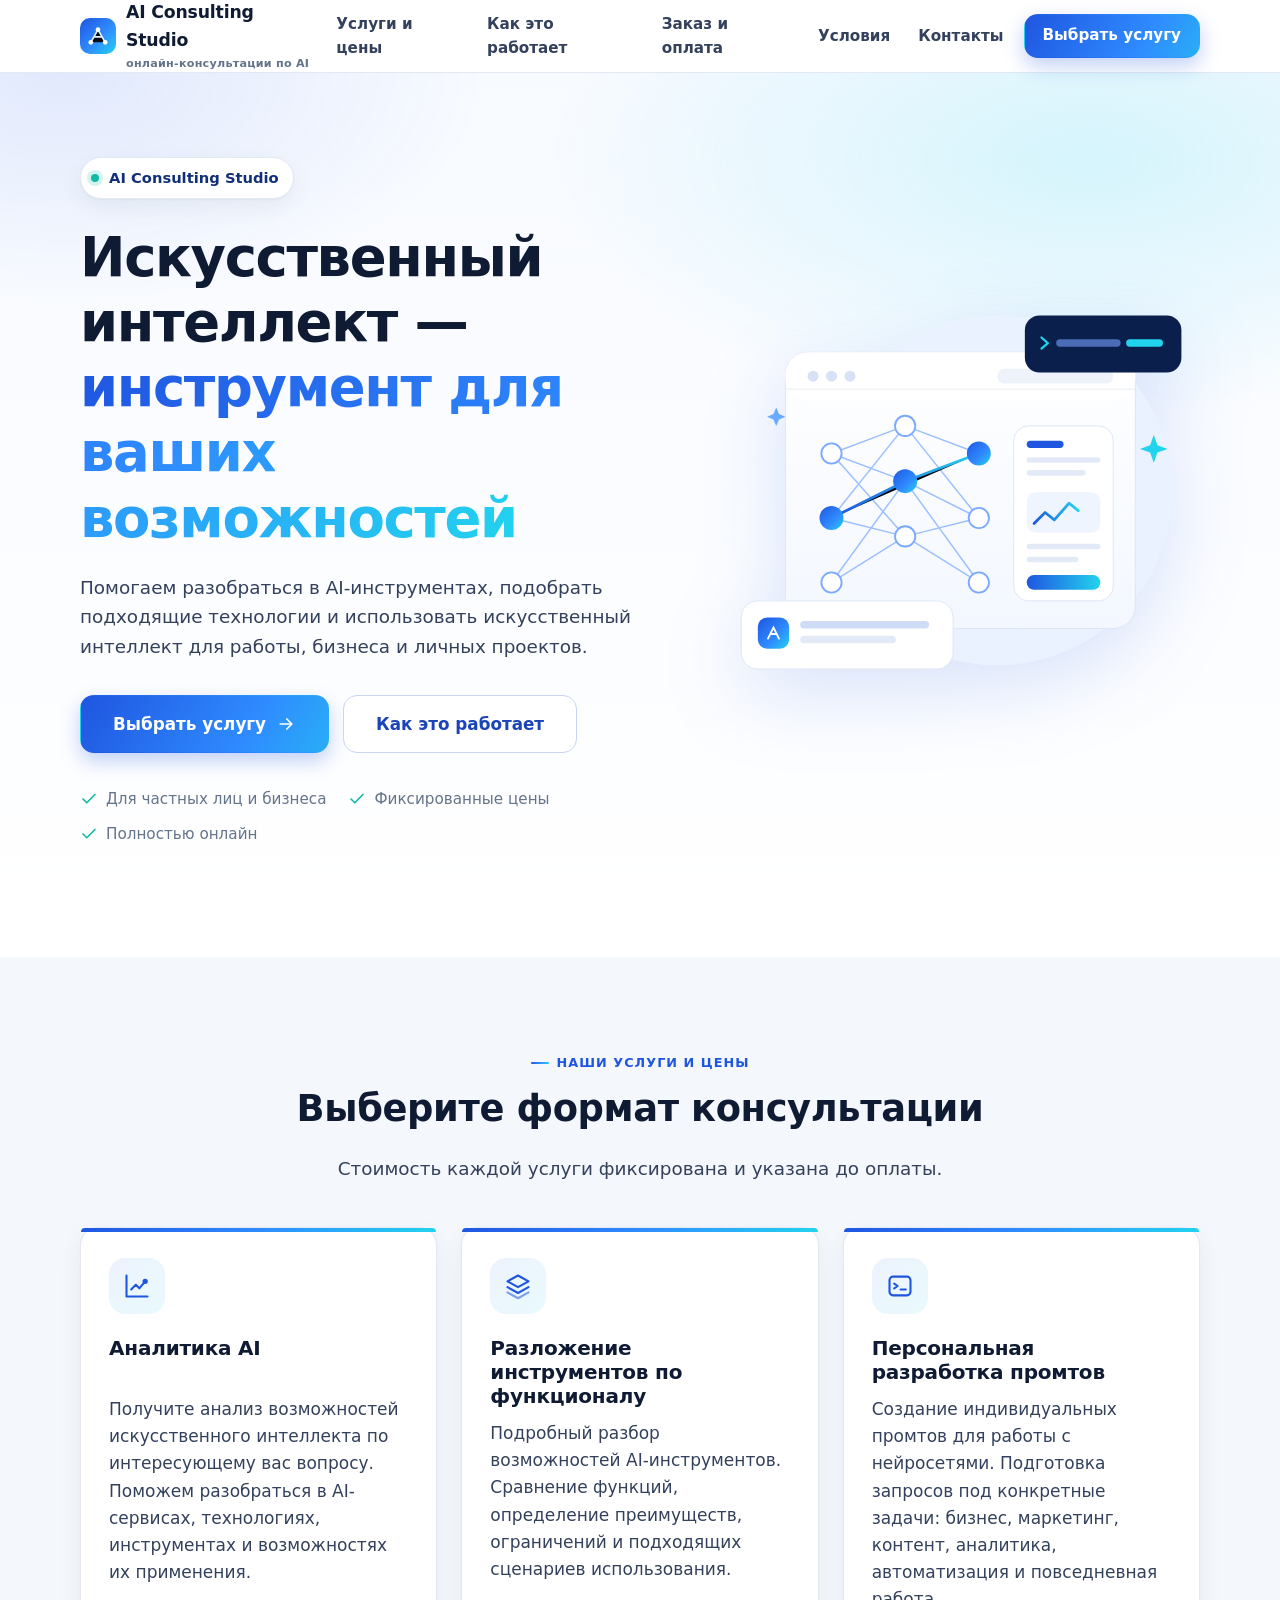
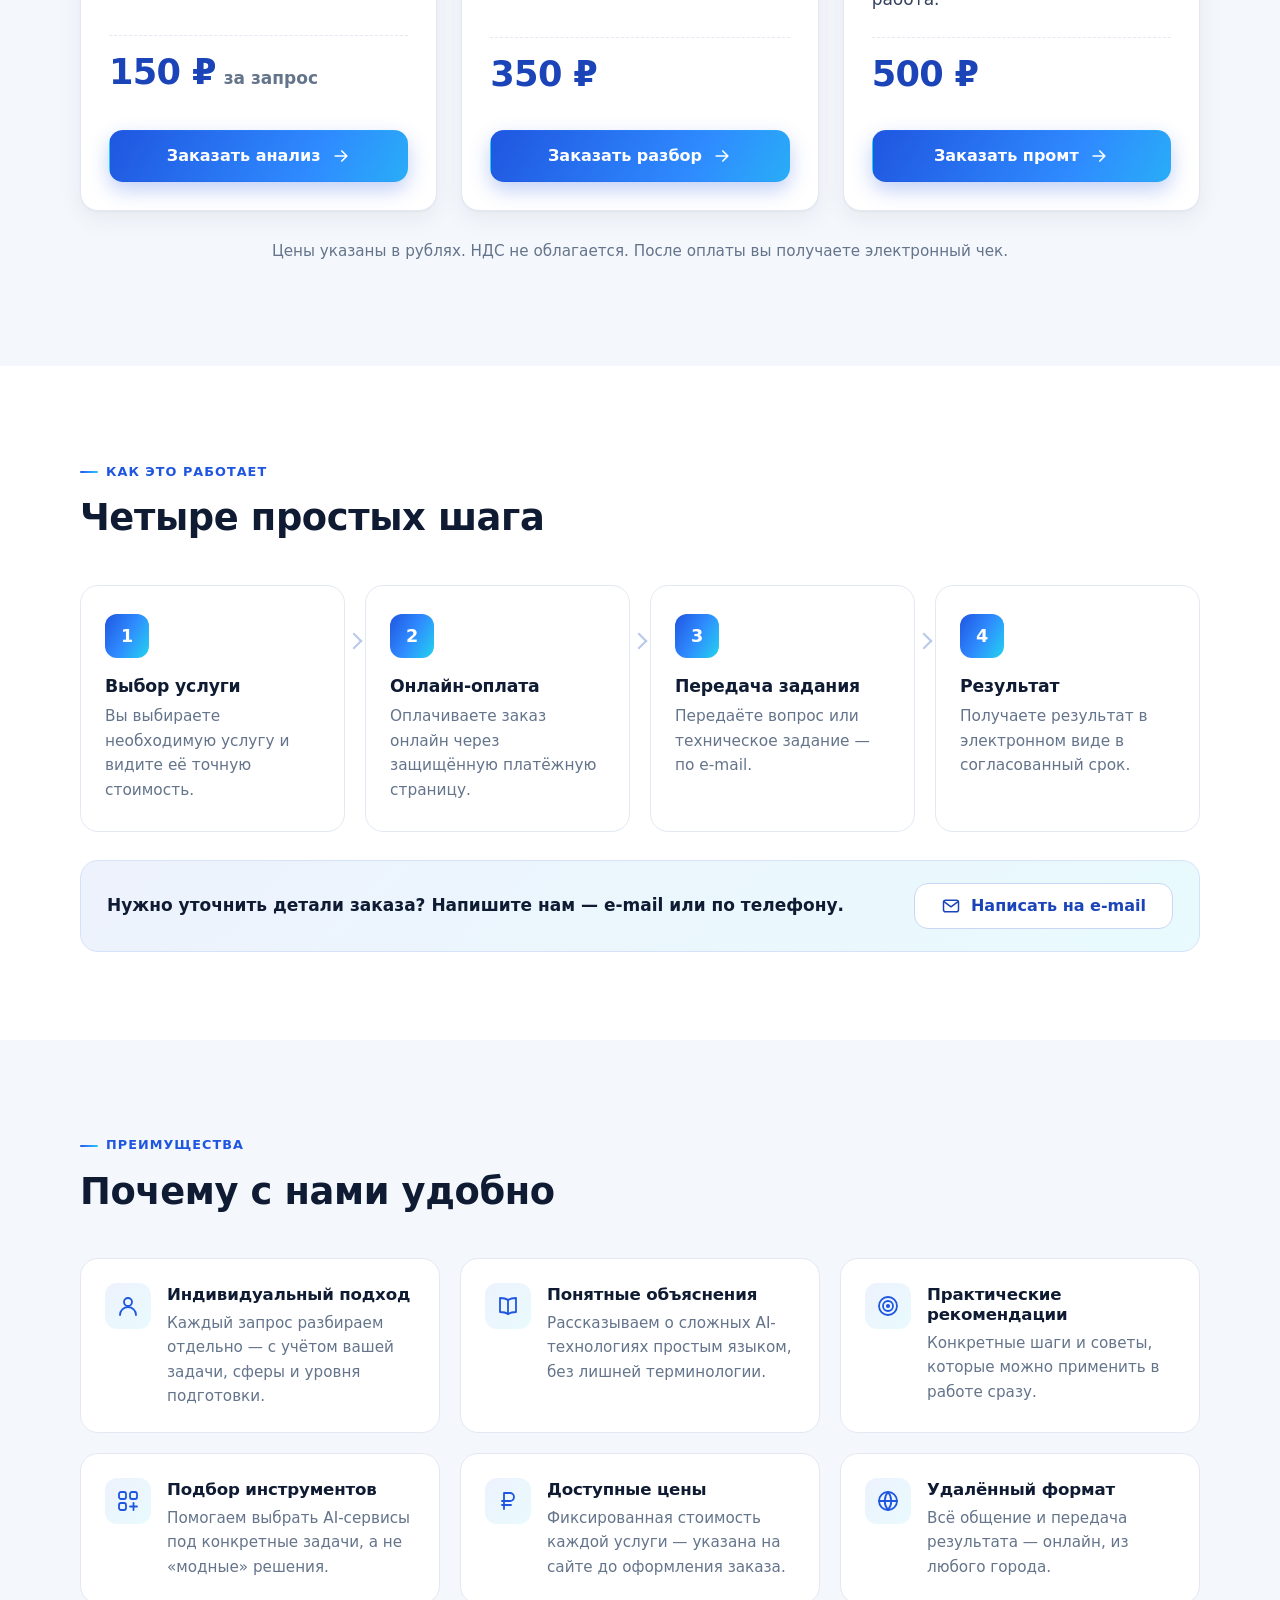
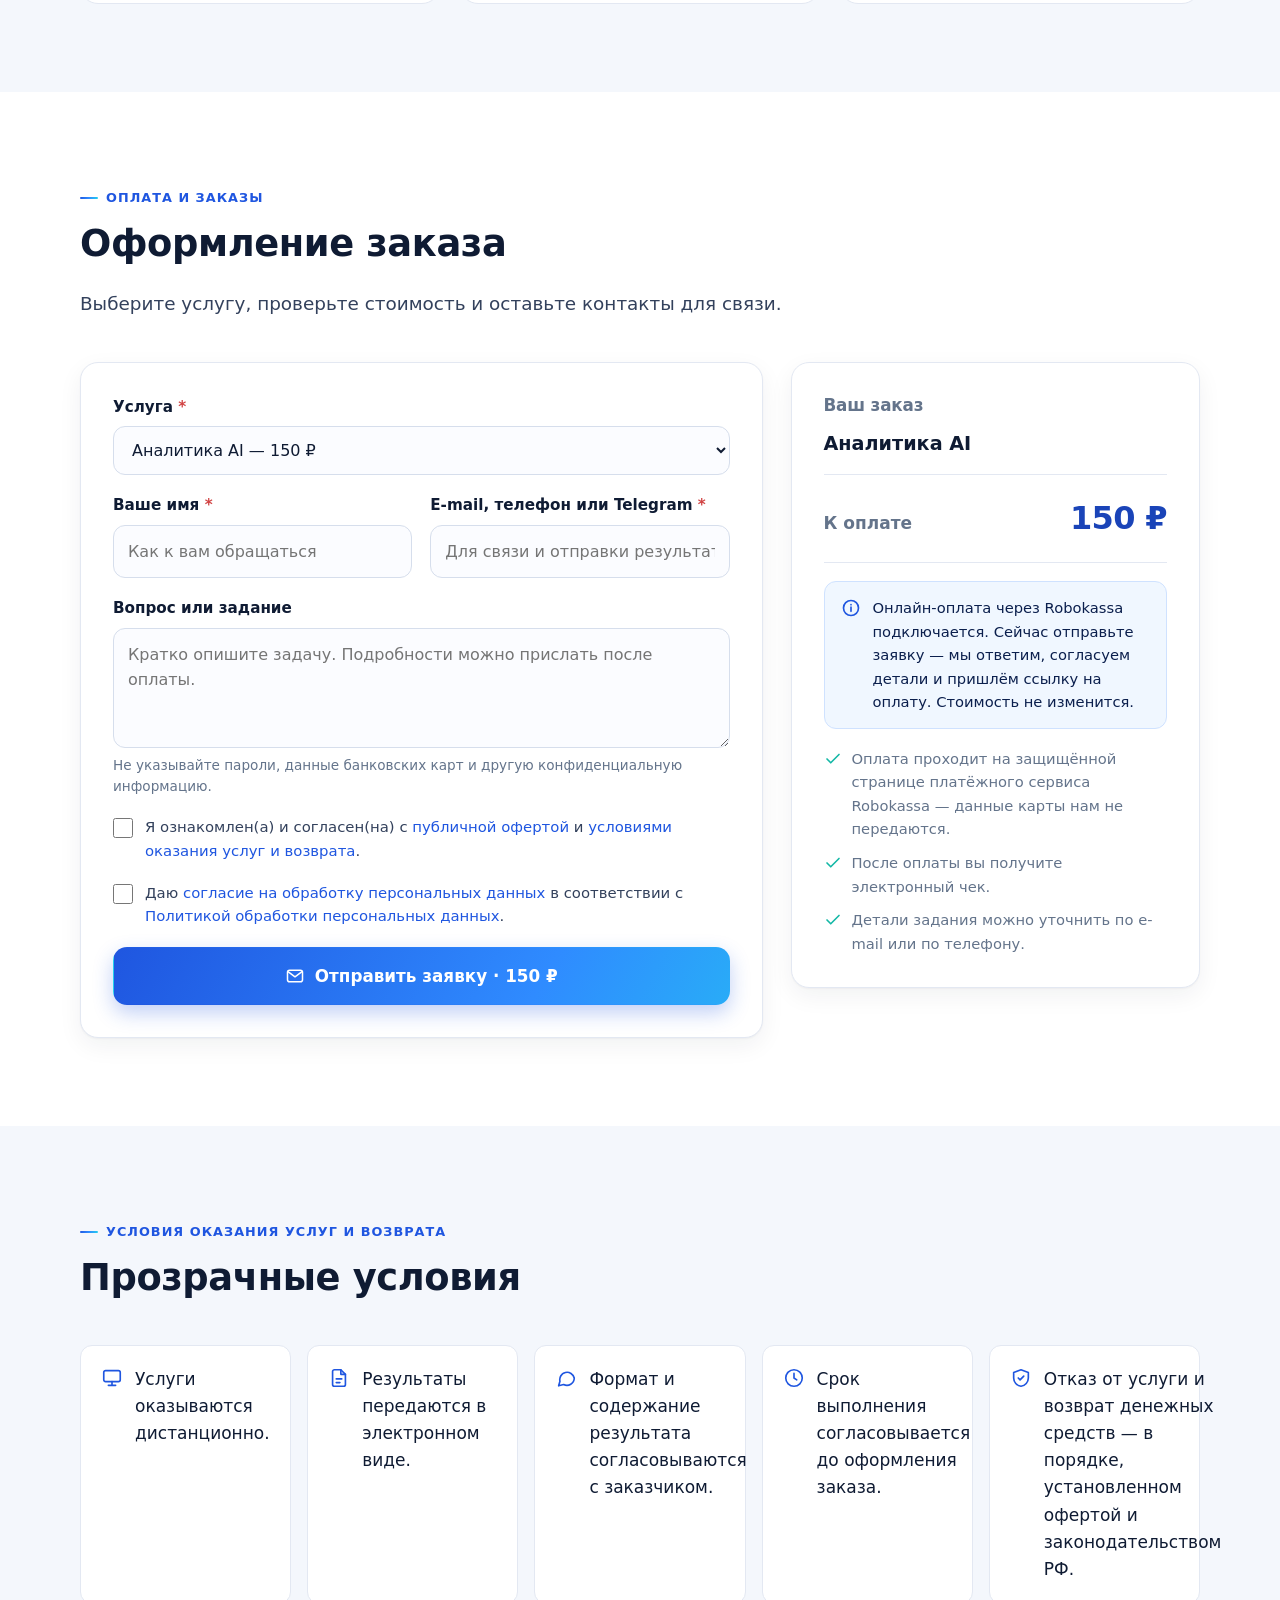
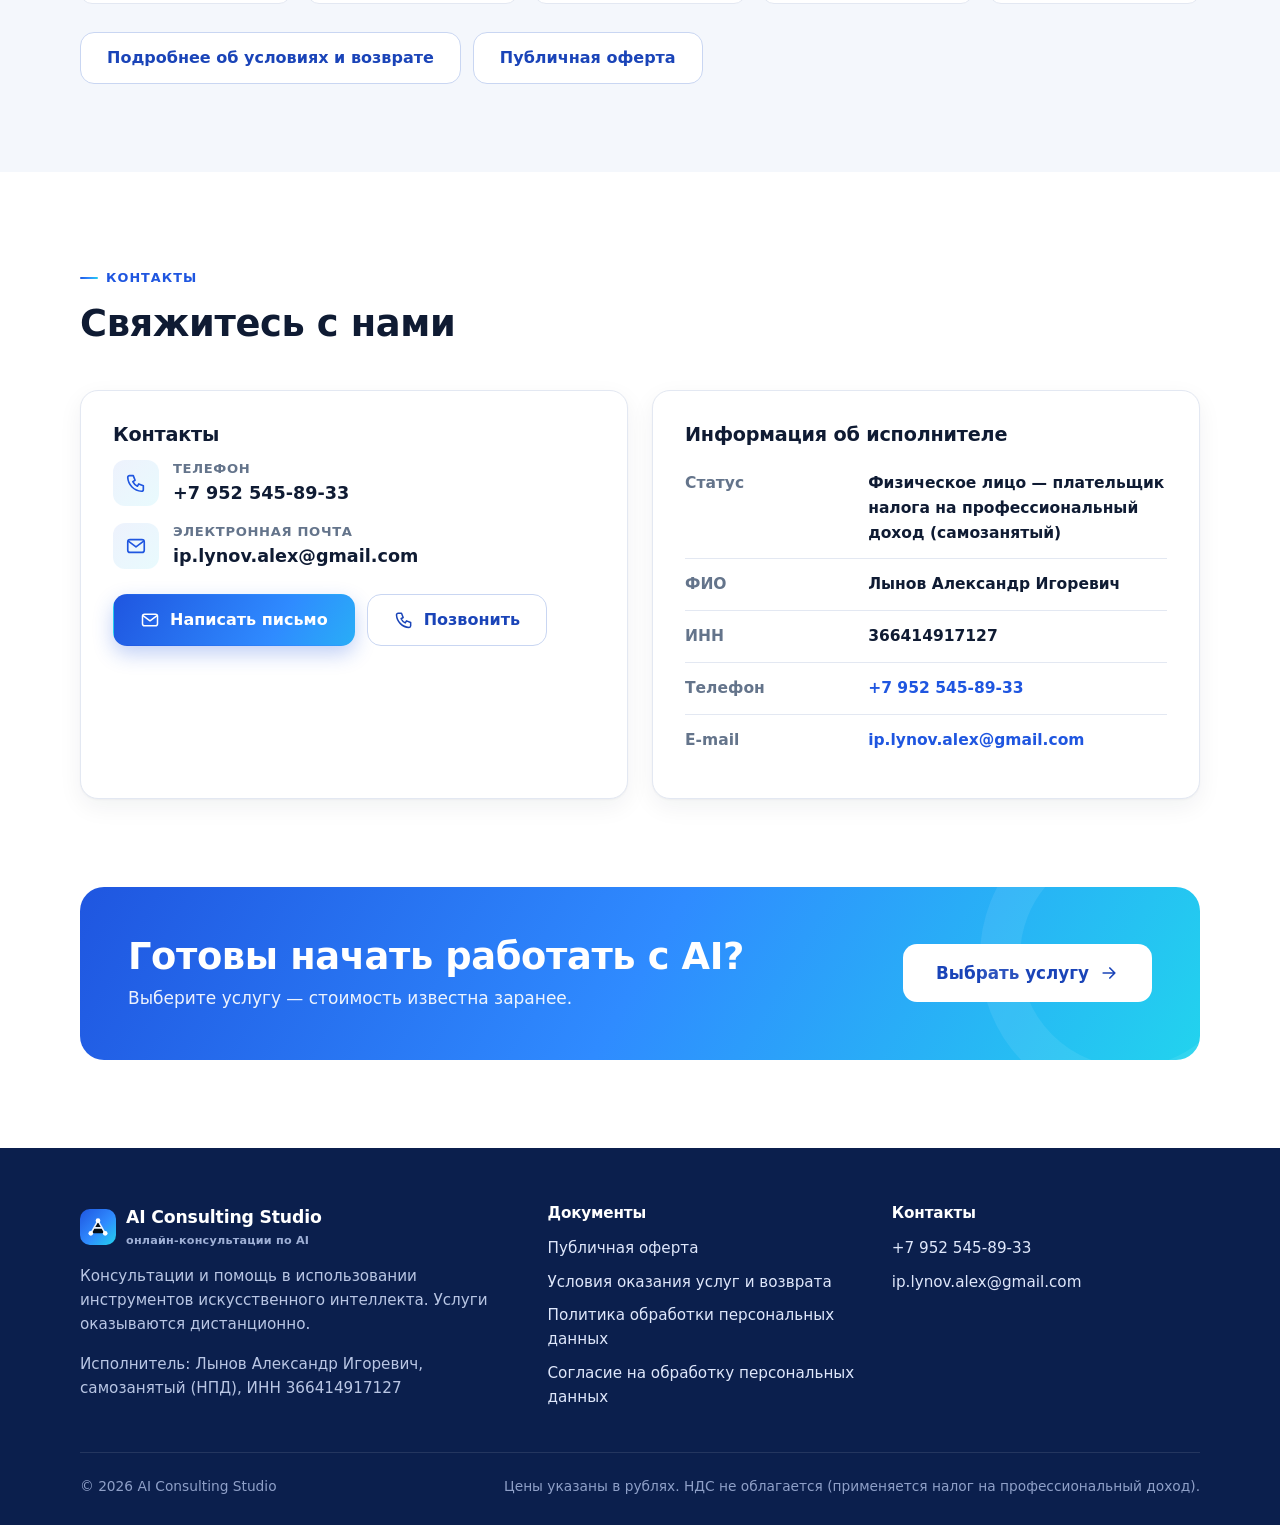
==== commit c693be32: "Добавлено ФИО исполнителя, убраны упоминания мессенджера Co-Authored-By: Claude Opus 5.5 <noreply@an" ====
--- a/index.html
+++ b/index.html
@@ -132,7 +132,7 @@
     <ol class="steps">
       <li class="step"><div class="step__num">1</div><h3>Выбор услуги</h3><p>Вы выбираете необходимую услугу и видите её точную стоимость.</p></li>
       <li class="step"><div class="step__num">2</div><h3>Онлайн-оплата</h3><p>Оплачиваете заказ онлайн через защищённую платёжную страницу.</p></li>
-      <li class="step"><div class="step__num">3</div><h3>Передача задания</h3><p>Передаёте вопрос или техническое задание — по e-mail или в мессенджере.</p></li>
+      <li class="step"><div class="step__num">3</div><h3>Передача задания</h3><p>Передаёте вопрос или техническое задание — по e-mail.</p></li>
       <li class="step"><div class="step__num">4</div><h3>Результат</h3><p>Получаете результат в электронном виде в согласованный срок.</p></li>
     </ol>
     <div class="steps-contact">
@@ -221,7 +221,7 @@
         <ul style="margin-top:18px">
           <li><svg viewBox="0 0 24 24" fill="none" stroke="currentColor" stroke-width="2.2" stroke-linecap="round" stroke-linejoin="round" aria-hidden="true"><path d="M20 6 9 17l-5-5"/></svg><span>Оплата проходит на защищённой странице платёжного сервиса Robokassa — данные карты нам не передаются.</span></li>
           <li><svg viewBox="0 0 24 24" fill="none" stroke="currentColor" stroke-width="2.2" stroke-linecap="round" stroke-linejoin="round" aria-hidden="true"><path d="M20 6 9 17l-5-5"/></svg><span>После оплаты вы получите электронный чек.</span></li>
-          <li><svg viewBox="0 0 24 24" fill="none" stroke="currentColor" stroke-width="2.2" stroke-linecap="round" stroke-linejoin="round" aria-hidden="true"><path d="M20 6 9 17l-5-5"/></svg><span>Детали задания можно уточнить по e-mail или в мессенджере.</span></li>
+          <li><svg viewBox="0 0 24 24" fill="none" stroke="currentColor" stroke-width="2.2" stroke-linecap="round" stroke-linejoin="round" aria-hidden="true"><path d="M20 6 9 17l-5-5"/></svg><span>Детали задания можно уточнить по e-mail или по телефону.</span></li>
         </ul>
       </aside>
     </div>
@@ -273,7 +273,7 @@
         <h3>Информация об исполнителе</h3>
         <table class="reqs">
           <tr><th>Статус</th><td data-cfg="status">Физическое лицо — плательщик налога на профессиональный доход (самозанятый)</td></tr>
-          <tr><th>ФИО</th><td><span data-cfg="fullname" class="placeholder">[поле для заполнения]</span></td></tr>
+          <tr><th>ФИО</th><td><span data-cfg="fullname">Лынов Александр Игоревич</span></td></tr>
           <tr><th>ИНН</th><td data-cfg="inn">366414917127</td></tr>
           <tr><th>Телефон</th><td><a data-cfg="phone" href="tel:+79525458933">+7 952 545-89-33</a></td></tr>
           <tr><th>E-mail</th><td><a data-cfg="email" href="mailto:ip.lynov.alex@gmail.com">ip.lynov.alex@gmail.com</a></td></tr>
@@ -303,7 +303,7 @@
       <div>
         <a class="logo" href="./"><svg class="logo__mark" viewBox="0 0 40 40" aria-hidden="true"><defs><linearGradient id="lg-f" x1="0" y1="0" x2="1" y2="1"><stop offset="0" stop-color="#1f56e0"/><stop offset=".55" stop-color="#2f8bff"/><stop offset="1" stop-color="#22d3ee"/></linearGradient></defs><rect width="40" height="40" rx="11" fill="url(#lg-f)"/><g stroke="#fff" stroke-width="1.8" stroke-linecap="round" opacity=".9"><path d="M12 27 20 13l8 14M15.5 21h9"/></g><g fill="#fff"><circle cx="12" cy="27" r="2.6"/><circle cx="20" cy="13" r="2.6"/><circle cx="28" cy="27" r="2.6"/></g></svg><span>AI Consulting Studio<small>онлайн-консультации по AI</small></span></a>
         <p>Консультации и помощь в использовании инструментов искусственного интеллекта. Услуги оказываются дистанционно.</p>
-        <p>Исполнитель: <span data-cfg="fullname" class="placeholder">[поле для заполнения]</span>, самозанятый (НПД), ИНН <span data-cfg="inn">366414917127</span></p>
+        <p>Исполнитель: <span data-cfg="fullname">Лынов Александр Игоревич</span>, самозанятый (НПД), ИНН <span data-cfg="inn">366414917127</span></p>
       </div>
       <div>
         <h4>Документы</h4>
